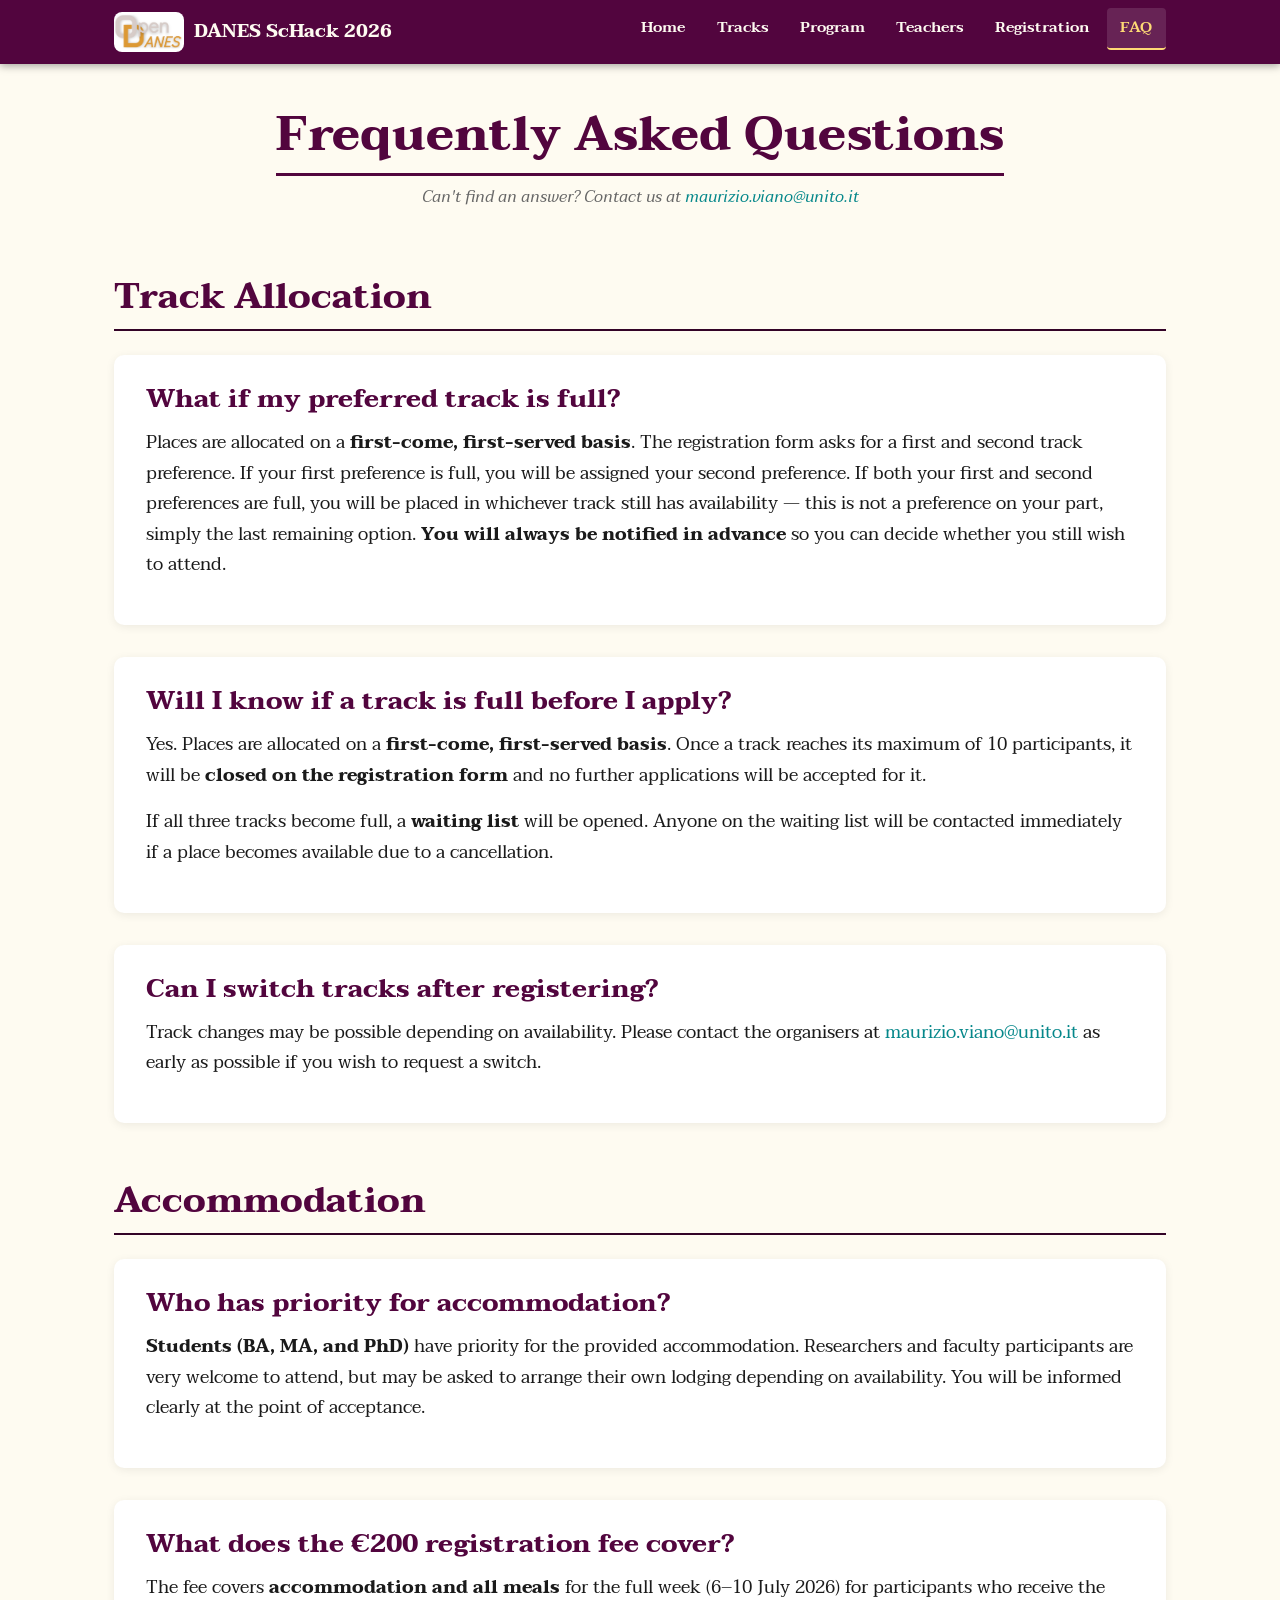
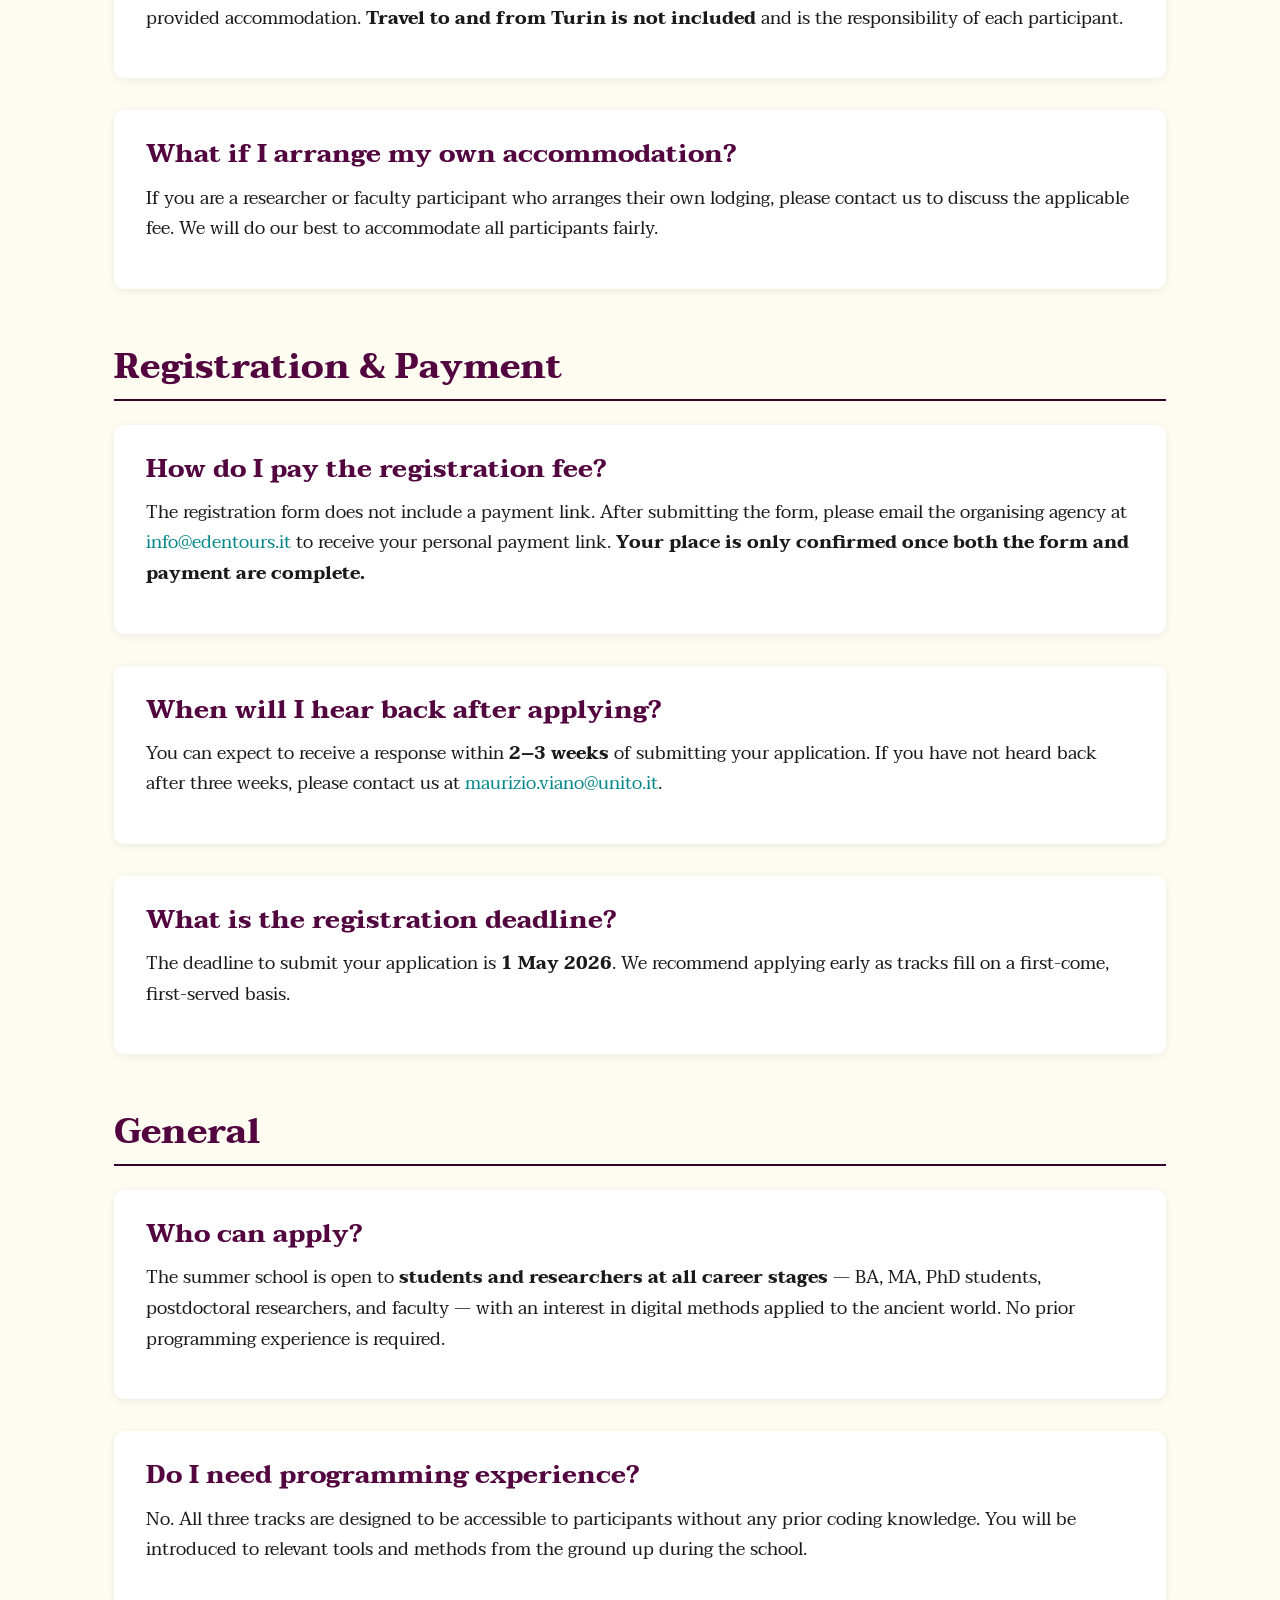
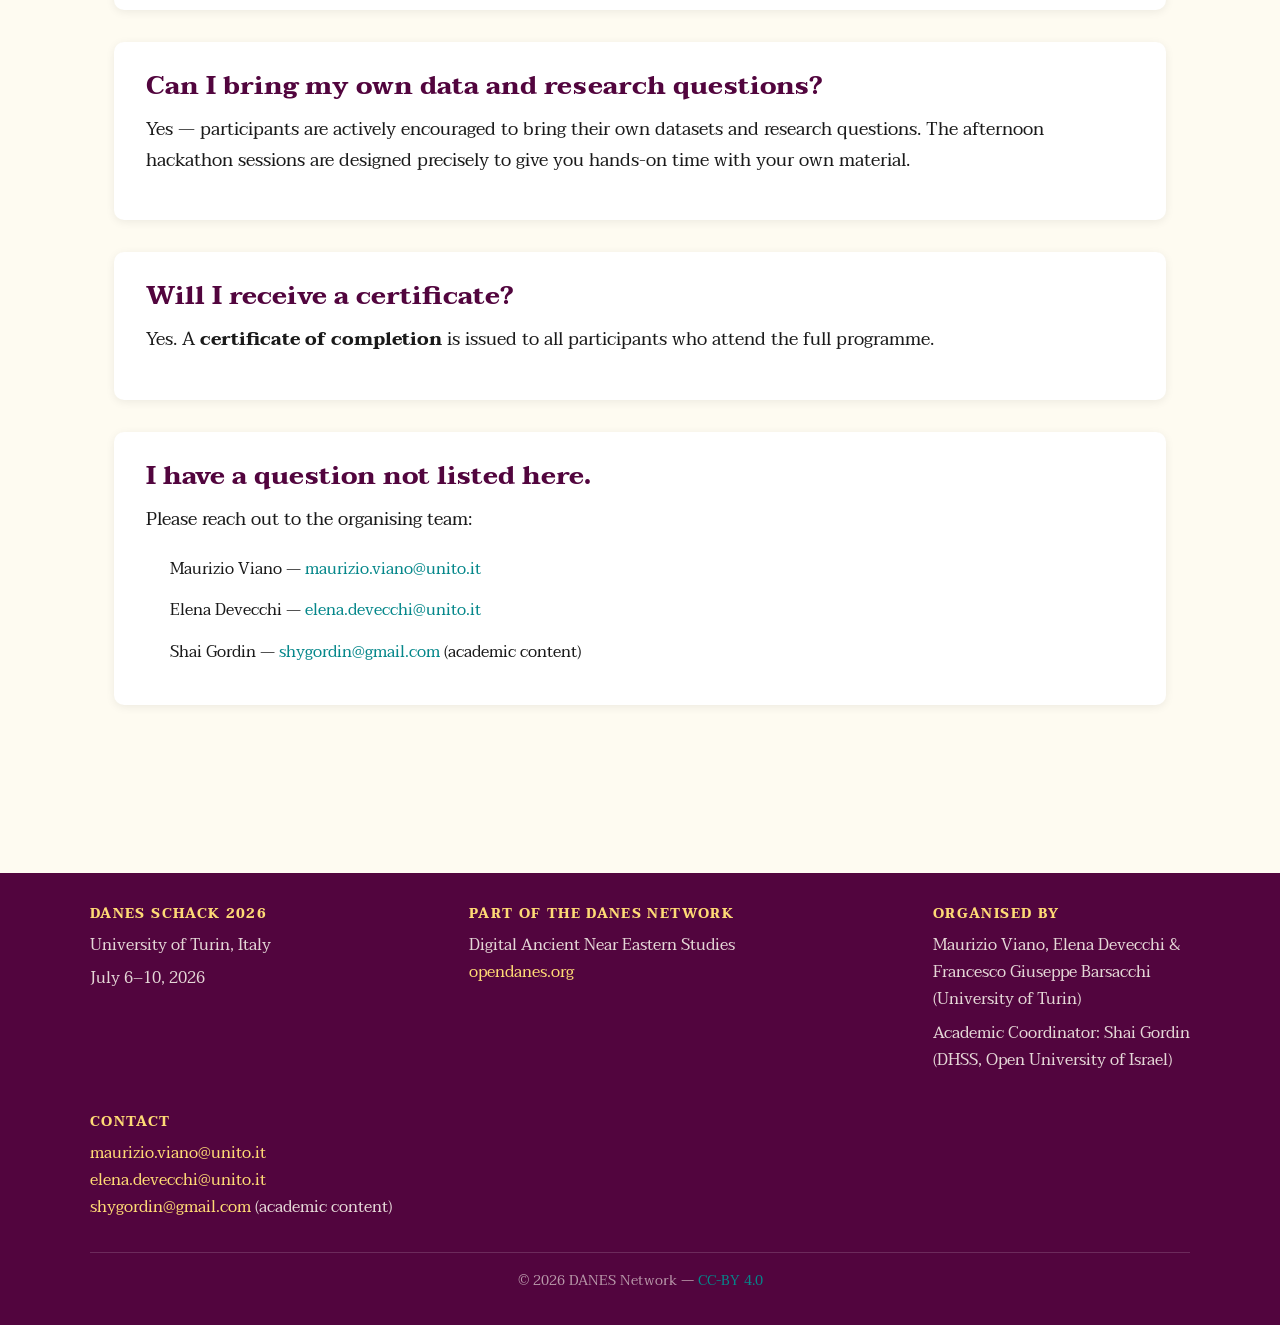
==== faq.html @ 5faf611c "Add FAQ page and update site for open eligibility - New faq.html: track allocation, accommodation, r" ====
<!DOCTYPE html>
<html lang="en">
<head>
  <meta charset="UTF-8">
  <meta name="viewport" content="width=device-width, initial-scale=1.0">
  <title>FAQ | DANES ScHack 2026</title>
  <link rel="stylesheet" href="styles.css">
  <link rel="icon" href="images/favicon/ScHack_logo_brown_gradient1.png">
  <link href="https://fonts.googleapis.com/css2?family=Taviraj:ital,wght@0,400;0,600;0,700;1,400&family=Source+Code+Pro:wght@400;600&display=swap" rel="stylesheet">
</head>
<body>

  <!-- Navigation -->
  <header class="site-header">
    <nav class="nav-inner" role="navigation" aria-label="Main navigation">
      <a href="index.html" class="nav-brand">
        <img src="images/DANES_ScHack_OD.jpg" alt="DANES" class="nav-brand-logo"
             onerror="this.style.display='none'">
        DANES ScHack 2026
      </a>
      <button class="nav-toggle-btn" aria-label="Toggle navigation" aria-expanded="false"
              onclick="toggleNav(this)">&#9776;</button>
      <ul class="nav-links" id="nav-links">
        <li><a href="index.html">Home</a></li>
        <li><a href="tracks.html">Tracks</a></li>
        <li><a href="program.html">Program</a></li>
        <li><a href="teachers.html">Teachers</a></li>
        <li><a href="registration.html">Registration</a></li>
        <li><a href="faq.html" class="active">FAQ</a></li>
      </ul>
    </nav>
  </header>

  <!-- Page title -->
  <div class="page-title">
    <h1>Frequently Asked Questions</h1>
    <p class="text-muted mt-1" style="font-style:italic; font-size:1rem;">
      Can't find an answer? Contact us at
      <a href="mailto:maurizio.viano@unito.it">maurizio.viano@unito.it</a>
    </p>
  </div>

  <main class="page-main">

    <!-- Track Allocation -->
    <section class="section-block" id="tracks">
      <h2>Track Allocation</h2>

      <div class="reg-info">
        <h3>What if my preferred track is full?</h3>
        <p>
          Places are allocated on a <strong>first-come, first-served basis</strong>.
          The registration form asks for a first and second track preference.
          If your first preference is full, you will be assigned your second preference.
          If both your first and second preferences are full, you will be placed in whichever
          track still has availability — this is not a preference on your part, simply the
          last remaining option. <strong>You will always be notified in advance</strong> so
          you can decide whether you still wish to attend.
        </p>
      </div>

      <div class="reg-info">
        <h3>Will I know if a track is full before I apply?</h3>
        <p>
          Yes. Places are allocated on a <strong>first-come, first-served basis</strong>.
          Once a track reaches its maximum of 10 participants, it will be
          <strong>closed on the registration form</strong> and no further applications
          will be accepted for it.
        </p>
        <p>
          If all three tracks become full, a <strong>waiting list</strong> will be opened.
          Anyone on the waiting list will be contacted immediately if a place becomes available
          due to a cancellation.
        </p>
      </div>

      <div class="reg-info">
        <h3>Can I switch tracks after registering?</h3>
        <p>
          Track changes may be possible depending on availability. Please contact the
          organisers at <a href="mailto:maurizio.viano@unito.it">maurizio.viano@unito.it</a>
          as early as possible if you wish to request a switch.
        </p>
      </div>
    </section>

    <!-- Accommodation -->
    <section class="section-block" id="accommodation">
      <h2>Accommodation</h2>

      <div class="reg-info">
        <h3>Who has priority for accommodation?</h3>
        <p>
          <strong>Students (BA, MA, and PhD)</strong> have priority for the provided
          accommodation. Researchers and faculty participants are very welcome to attend,
          but may be asked to arrange their own lodging depending on availability.
          You will be informed clearly at the point of acceptance.
        </p>
      </div>

      <div class="reg-info">
        <h3>What does the €200 registration fee cover?</h3>
        <p>
          The fee covers <strong>accommodation and all meals</strong> for the full week
          (6–10 July 2026) for participants who receive the provided accommodation.
          <strong>Travel to and from Turin is not included</strong> and is the
          responsibility of each participant.
        </p>
      </div>

      <div class="reg-info">
        <h3>What if I arrange my own accommodation?</h3>
        <p>
          If you are a researcher or faculty participant who arranges their own lodging,
          please contact us to discuss the applicable fee. We will do our best to
          accommodate all participants fairly.
        </p>
      </div>
    </section>

    <!-- Registration & Payment -->
    <section class="section-block" id="registration">
      <h2>Registration &amp; Payment</h2>

      <div class="reg-info">
        <h3>How do I pay the registration fee?</h3>
        <p>
          The registration form does not include a payment link. After submitting the form,
          please email the organising agency at
          <a href="mailto:info@edentours.it">info@edentours.it</a> to receive your
          personal payment link. <strong>Your place is only confirmed once both
          the form and payment are complete.</strong>
        </p>
      </div>

      <div class="reg-info">
        <h3>When will I hear back after applying?</h3>
        <p>
          You can expect to receive a response within <strong>2–3 weeks</strong> of
          submitting your application. If you have not heard back after three weeks,
          please contact us at
          <a href="mailto:maurizio.viano@unito.it">maurizio.viano@unito.it</a>.
        </p>
      </div>

      <div class="reg-info">
        <h3>What is the registration deadline?</h3>
        <p>
          The deadline to submit your application is <strong>1 May 2026</strong>.
          We recommend applying early as tracks fill on a first-come, first-served basis.
        </p>
      </div>
    </section>

    <!-- General -->
    <section class="section-block" id="general">
      <h2>General</h2>

      <div class="reg-info">
        <h3>Who can apply?</h3>
        <p>
          The summer school is open to <strong>students and researchers at all career
          stages</strong> — BA, MA, PhD students, postdoctoral researchers, and faculty —
          with an interest in digital methods applied to the ancient world.
          No prior programming experience is required.
        </p>
      </div>

      <div class="reg-info">
        <h3>Do I need programming experience?</h3>
        <p>
          No. All three tracks are designed to be accessible to participants without any
          prior coding knowledge. You will be introduced to relevant tools and methods
          from the ground up during the school.
        </p>
      </div>

      <div class="reg-info">
        <h3>Can I bring my own data and research questions?</h3>
        <p>
          Yes — participants are actively encouraged to bring their own datasets and
          research questions. The afternoon hackathon sessions are designed precisely
          to give you hands-on time with your own material.
        </p>
      </div>

      <div class="reg-info">
        <h3>Will I receive a certificate?</h3>
        <p>
          Yes. A <strong>certificate of completion</strong> is issued to all participants
          who attend the full programme.
        </p>
      </div>

      <div class="reg-info">
        <h3>I have a question not listed here.</h3>
        <p>
          Please reach out to the organising team:
        </p>
        <ul class="contact-list">
          <li>Maurizio Viano &mdash; <a href="mailto:maurizio.viano@unito.it">maurizio.viano@unito.it</a></li>
          <li>Elena Devecchi &mdash; <a href="mailto:elena.devecchi@unito.it">elena.devecchi@unito.it</a></li>
          <li>Shai Gordin &mdash; <a href="mailto:shygordin@gmail.com">shygordin@gmail.com</a> (academic content)</li>
        </ul>
      </div>
    </section>

  </main>

  <!-- Footer -->
  <footer class="site-footer">
    <div class="footer-inner">
      <div class="footer-col">
        <h4>DANES ScHack 2026</h4>
        <address>
          <p>University of Turin, Italy</p>
          <p>July 6–10, 2026</p>
        </address>
      </div>
      <div class="footer-col">
        <h4>Part of the DANES Network</h4>
        <p>Digital Ancient Near Eastern Studies<br>
           <a href="https://opendanes.org" target="_blank" rel="noopener">opendanes.org</a></p>
      </div>
      <div class="footer-col">
        <h4>Organised by</h4>
        <p>Maurizio Viano, Elena Devecchi &amp;<br>Francesco Giuseppe Barsacchi<br>(University of Turin)</p>
        <p>Academic Coordinator: Shai Gordin<br>(DHSS, Open University of Israel)</p>
      </div>
      <div class="footer-col">
        <h4>Contact</h4>
        <p>
          <a href="mailto:maurizio.viano@unito.it">maurizio.viano@unito.it</a><br>
          <a href="mailto:elena.devecchi@unito.it">elena.devecchi@unito.it</a><br>
          <a href="mailto:shygordin@gmail.com">shygordin@gmail.com</a> (academic content)
        </p>
      </div>
    </div>
    <div class="footer-bottom">
      &copy; 2026 DANES Network &mdash; <a href="https://creativecommons.org/licenses/by/4.0/" target="_blank" rel="noopener">CC-BY 4.0</a>
    </div>
  </footer>

  <script>
    function toggleNav(btn) {
      var links = document.getElementById('nav-links');
      var open = links.classList.toggle('open');
      btn.setAttribute('aria-expanded', open ? 'true' : 'false');
      btn.innerHTML = open ? '&times;' : '&#9776;';
    }
  </script>

</body>
</html>
---- styles.css ----
/* ============================================================
   DANES ScHack 2026 — styles.css
   Colour palette extracted from OpenDANES (opendanes.org)
     Source: https://github.com/DigitalPasts/openDANES/_sass/_variables.scss
   Layout inspired by AI4AS 2026 (ai4asconference.github.io)
   ============================================================ */

/* 1. CSS custom properties (values from OpenDANES _variables.scss)
   ---------------------------------------------------------------- */
:root {
  /* Primary — deep purple (nav, footer, accents) */
  --primary:              #52053E;
  --primary-dark:         #330327;
  --primary-light:        #67074e;

  /* Secondary — neutral warm tones */
  --secondary:            #d7ccc8;
  --secondary-dark:       #b6af9d;
  --secondary-light:      #ece7e6;

  /* Fourth — teal (links, Track 1 accent) */
  --teal:                 #05878a;
  --teal-dark:            #074e67;

  /* Contrast — yellow (hover highlights) */
  --contrast:             #feda75;
  --contrast-secondary:   #e3ad5b;
  --contrast-dark:        #9a6b23;

  /* Background */
  --bg:                   #FEFBF1;

  /* Typography */
  --font-main:            'Taviraj', serif;
  --font-code:            'Source Code Pro', monospace;
  --font-size:            18px;
  --font-size-sm:         16px;
  --font-size-xs:         14px;

  /* Track accent colours */
  --track1:               #05878a;   /* teal  — Ancient Language Processing */
  --track2:               #c9543b;   /* terracotta — Computer Vision */
  --track3:               #9a6b23;   /* warm brown — Network Analysis */

  /* Layout */
  --card-radius:          10px;
  --max-content:          1100px;
}

/* 2. Reset & base
   ---------------------------------------------------------------- */
*, *::before, *::after {
  box-sizing: border-box;
  margin: 0;
  padding: 0;
}

html {
  scroll-behavior: smooth;
}

body {
  background-color: var(--bg);
  font-family: var(--font-main);
  font-size: var(--font-size);
  color: #1a1a1a;
  overflow-x: hidden;
  line-height: 1.7;
}

::-webkit-scrollbar { width: 4px; }
::-webkit-scrollbar-track { background: var(--bg); }
::-webkit-scrollbar-thumb { background: var(--primary); border-radius: 5px; }
::-webkit-scrollbar-thumb:hover { background: var(--primary-light); }

/* 3. Typography
   ---------------------------------------------------------------- */
h1, h2, h3, h4, h5, h6 {
  font-family: var(--font-main);
  line-height: 1.3;
}

h1 { font-size: clamp(1.8rem, 4vw, 3rem); }
h2 { font-size: clamp(1.4rem, 2.8vw, 2.2rem); }
h3 { font-size: clamp(1.15rem, 2vw, 1.6rem); }
h4 { font-size: clamp(1rem, 1.7vw, 1.3rem); }

a {
  color: var(--teal);
  text-decoration: none;
  transition: color 0.25s ease;
}
a:hover { color: var(--contrast-dark); }

p { margin-bottom: 1rem; }

ul, ol {
  padding-left: 1.5rem;
  margin-bottom: 1rem;
}

li { margin-bottom: 0.35rem; }

strong { font-weight: 700; }
em { font-style: italic; }

/* 4. Navigation
   ---------------------------------------------------------------- */
.site-header {
  background-color: var(--primary);
  position: sticky;
  top: 0;
  z-index: 1000;
  width: 100%;
  box-shadow: 0 2px 8px rgba(0,0,0,0.35);
}

.nav-inner {
  max-width: var(--max-content);
  margin: 0 auto;
  padding: 0 1.5rem;
  display: flex;
  align-items: center;
  justify-content: space-between;
  height: 64px;
}

.nav-brand {
  display: flex;
  align-items: center;
  gap: 0.6rem;
  text-decoration: none;
  color: var(--bg);
  font-size: 1.15rem;
  font-weight: 700;
  transition: color 0.25s;
  flex-shrink: 0;
}
.nav-brand:hover { color: var(--contrast); }

.nav-brand-logo {
  height: 40px;
  width: auto;
  display: block;
  border-radius: 8px;
}

.nav-links {
  list-style: none;
  display: flex;
  gap: 0.25rem;
  margin: 0;
  padding: 0;
}

.nav-links li a {
  display: block;
  padding: 0.45rem 0.85rem;
  color: var(--bg);
  font-size: 0.95rem;
  font-weight: 600;
  border-radius: 4px;
  transition: background-color 0.25s, color 0.25s;
  text-decoration: none;
}
.nav-links li a:hover,
.nav-links li a.active {
  background-color: rgba(255,255,255,0.12);
  color: var(--contrast);
}
.nav-links li a.active {
  border-bottom: 2px solid var(--contrast);
}

.nav-toggle-btn {
  display: none;
  background: none;
  border: none;
  cursor: pointer;
  color: var(--bg);
  font-size: 1.8rem;
  line-height: 1;
  padding: 0.25rem;
  transition: color 0.25s;
}
.nav-toggle-btn:hover { color: var(--contrast); }

/* 5. Hero section
   ---------------------------------------------------------------- */
.hero {
  background: linear-gradient(rgba(51,3,39,0.72), rgba(26,3,16,0.82)),
              url('images/hero-bg.jpg') center/cover no-repeat;
  color: var(--bg);
  text-align: center;
  padding: 5rem 1.5rem 4rem;
  position: relative;
}

.hero::after {
  content: '';
  position: absolute;
  bottom: 0; left: 0; right: 0;
  height: 6px;
  background: linear-gradient(90deg, var(--track1), var(--track2), var(--track3));
}

.hero h1 {
  color: var(--bg);
  margin-bottom: 0.6rem;
  text-shadow: 0 2px 8px rgba(0,0,0,0.4);
}

.hero .hero-sub {
  font-size: clamp(1rem, 2.2vw, 1.4rem);
  color: var(--contrast);
  margin-bottom: 1.8rem;
  font-style: italic;
}

.hero-facts {
  display: flex;
  flex-wrap: wrap;
  justify-content: center;
  gap: 0.6rem 1.5rem;
  margin-bottom: 2.2rem;
  font-size: 0.95rem;
  color: var(--secondary-light);
}

.hero-facts span {
  background: rgba(255,255,255,0.1);
  padding: 0.3rem 0.9rem;
  border-radius: 20px;
  border: 1px solid rgba(255,255,255,0.2);
}

.hero-ctas {
  display: flex;
  flex-wrap: wrap;
  gap: 1rem;
  justify-content: center;
}

/* 6. Buttons
   ---------------------------------------------------------------- */
.btn {
  display: inline-block;
  padding: 0.75rem 1.8rem;
  border-radius: 5px;
  font-family: var(--font-main);
  font-size: 1rem;
  font-weight: 700;
  cursor: pointer;
  transition: background-color 0.25s, color 0.25s, transform 0.15s;
  text-decoration: none;
  border: 2px solid transparent;
}
.btn:hover { transform: translateY(-2px); }

.btn-primary {
  background-color: var(--teal);
  color: #fff;
  border-color: var(--teal);
}
.btn-primary:hover { background-color: var(--teal-dark); border-color: var(--teal-dark); color: #fff; }

.btn-secondary {
  background-color: transparent;
  color: var(--bg);
  border-color: var(--bg);
}
.btn-secondary:hover { background-color: var(--bg); color: var(--primary); }

.btn-outline {
  background-color: transparent;
  color: var(--teal);
  border-color: var(--teal);
}
.btn-outline:hover { background-color: var(--teal); color: #fff; }

.btn-gold {
  background-color: var(--contrast);
  color: var(--primary-dark);
  border-color: var(--contrast);
  font-weight: 700;
}
.btn-gold:hover {
  background-color: var(--contrast-secondary);
  border-color: var(--contrast-secondary);
  color: var(--primary-dark);
}

/* 7. Section / page layout
   ---------------------------------------------------------------- */
.page-main {
  max-width: var(--max-content);
  margin: 0 auto;
  padding: 2.5rem 1.5rem 4rem;
}

.section-block {
  margin-bottom: 3.5rem;
}

.section-block h2 {
  color: var(--primary);
  border-bottom: 2px solid var(--primary-dark);
  padding-bottom: 0.5rem;
  margin-bottom: 1.5rem;
}

.section-block h3 {
  color: var(--primary);
  margin-bottom: 0.75rem;
}

.page-title {
  color: var(--primary);
  text-align: center;
  padding: 2.5rem 1.5rem 0.5rem;
  max-width: var(--max-content);
  margin: 0 auto;
}

.page-title h1 {
  border-bottom: 3px solid var(--primary);
  display: inline-block;
  padding-bottom: 0.4rem;
}

/* 8. Track cards (index.html + tracks.html)
   ---------------------------------------------------------------- */
.tracks-grid {
  display: grid;
  grid-template-columns: repeat(auto-fit, minmax(280px, 1fr));
  gap: 1.5rem;
  margin-top: 1rem;
}

.track-card {
  background: #fff;
  border-radius: var(--card-radius);
  border-top: 5px solid var(--primary);
  padding: 1.5rem;
  box-shadow: 0 2px 12px rgba(0,0,0,0.08);
  transition: box-shadow 0.25s, transform 0.2s;
}
.track-card:hover {
  box-shadow: 0 6px 24px rgba(0,0,0,0.13);
  transform: translateY(-3px);
}

.track-card.t1 { border-top-color: var(--track1); }
.track-card.t2 { border-top-color: var(--track2); }
.track-card.t3 { border-top-color: var(--track3); }

.track-badge {
  display: inline-block;
  font-size: 0.7rem;
  font-weight: 700;
  letter-spacing: 0.08em;
  text-transform: uppercase;
  padding: 0.25rem 0.7rem;
  border-radius: 3px;
  margin-bottom: 0.75rem;
  color: #fff;
}
.t1 .track-badge { background-color: var(--track1); }
.t2 .track-badge { background-color: var(--track2); }
.t3 .track-badge { background-color: var(--track3); }

.track-card h3 {
  font-size: 1.1rem;
  margin-bottom: 0.4rem;
}
.t1 .track-card-title, .t1 h3 { color: var(--track1) !important; }
.t2 .track-card-title, .t2 h3 { color: var(--track2) !important; }
.t3 .track-card-title, .t3 h3 { color: var(--track3) !important; }

.track-card .track-focus {
  font-style: italic;
  font-size: var(--font-size-sm);
  color: #555;
  margin-bottom: 0.75rem;
}

.track-card p {
  font-size: var(--font-size-sm);
  color: #333;
  margin-bottom: 1rem;
}

/* Full track sections on tracks.html */
.track-section {
  background: #fff;
  border-radius: var(--card-radius);
  border-left: 6px solid var(--primary);
  padding: 2rem 2rem 1.5rem;
  margin-bottom: 2.5rem;
  box-shadow: 0 2px 12px rgba(0,0,0,0.07);
}
.track-section.t1 { border-left-color: var(--track1); }
.track-section.t2 { border-left-color: var(--track2); }
.track-section.t3 { border-left-color: var(--track3); }

.track-section .track-number {
  font-size: 0.75rem;
  font-weight: 700;
  letter-spacing: 0.1em;
  text-transform: uppercase;
  margin-bottom: 0.3rem;
}
.t1 .track-number { color: var(--track1); }
.t2 .track-number { color: var(--track2); }
.t3 .track-number { color: var(--track3); }

.track-section h2 {
  border: none;
  margin-bottom: 0.3rem;
  padding-bottom: 0;
}
.t1 .track-section h2, .track-section.t1 h2 { color: var(--track1); }
.t2 .track-section h2, .track-section.t2 h2 { color: var(--track2); }
.t3 .track-section h2, .track-section.t3 h2 { color: var(--track3); }

.track-focus-line {
  font-style: italic;
  color: #555;
  margin-bottom: 1.2rem;
  font-size: var(--font-size-sm);
}

.hackathon-callout {
  background: rgba(0,0,0,0.04);
  border-left: 4px solid var(--contrast-secondary);
  border-radius: 0 6px 6px 0;
  padding: 0.85rem 1.2rem;
  margin: 1.2rem 0;
  font-size: var(--font-size-sm);
}
.hackathon-callout strong { color: var(--primary); }

.teachers-mini {
  font-size: var(--font-size-sm);
  color: #444;
  margin-top: 1rem;
  padding-top: 0.75rem;
  border-top: 1px solid var(--secondary);
}

.teachers-mini strong { color: var(--primary); }

/* 9. Teacher cards
   ---------------------------------------------------------------- */
.teachers-grid {
  display: grid;
  grid-template-columns: repeat(auto-fill, minmax(260px, 1fr));
  gap: 1.25rem;
  margin-top: 1rem;
}

.teacher-card {
  background: #fff;
  border-radius: var(--card-radius);
  padding: 1.25rem 1.4rem;
  box-shadow: 0 2px 10px rgba(0,0,0,0.08);
  border-top: 4px solid var(--secondary);
}
.teacher-card.t1 { border-top-color: var(--track1); }
.teacher-card.t2 { border-top-color: var(--track2); }
.teacher-card.t3 { border-top-color: var(--track3); }

.teacher-card .teacher-name {
  font-weight: 700;
  font-size: 1.05rem;
  color: var(--primary);
  margin-bottom: 0.2rem;
}

.teacher-card .teacher-rank {
  font-style: italic;
  font-size: var(--font-size-sm);
  color: #555;
  margin-bottom: 0.2rem;
}

.teacher-card .teacher-affil {
  font-size: var(--font-size-sm);
  color: #333;
  margin-bottom: 0.4rem;
}

.teacher-card .teacher-expertise {
  font-size: var(--font-size-xs);
  color: #666;
  border-top: 1px solid var(--secondary);
  padding-top: 0.5rem;
  margin-top: 0.4rem;
}

/* 10. Schedule table
    ---------------------------------------------------------------- */
.schedule-day {
  margin-bottom: 3rem;
}

.schedule-day h2 {
  color: var(--primary);
  background: var(--bg);
  border-bottom: 2px solid var(--primary);
  padding-bottom: 0.4rem;
  margin-bottom: 1.2rem;
}

.schedule-table {
  width: 100%;
  border-collapse: collapse;
  font-size: var(--font-size-sm);
  box-shadow: 0 2px 10px rgba(0,0,0,0.06);
  border-radius: var(--card-radius);
  overflow: hidden;
}

.schedule-table thead th {
  background-color: var(--primary);
  color: var(--bg);
  padding: 0.75rem 1rem;
  text-align: left;
  font-weight: 700;
}
.schedule-table thead th.th-time { width: 130px; }
.schedule-table thead th.th-t1 { color: #a8e6e8; }
.schedule-table thead th.th-t2 { color: #f4b8ab; }
.schedule-table thead th.th-t3 { color: #d4b483; }

.schedule-table tbody tr:nth-child(even) { background-color: rgba(254,251,241,0.7); }
.schedule-table tbody tr:nth-child(odd) { background-color: #fff; }
.schedule-table tbody tr.lunch-row { background-color: var(--secondary-light); }

.schedule-table td {
  padding: 0.85rem 1rem;
  vertical-align: top;
  border-bottom: 1px solid var(--secondary);
}

.schedule-table td.time-cell {
  font-weight: 700;
  color: var(--primary);
  white-space: nowrap;
  font-size: var(--font-size-xs);
}

.schedule-table td.lunch-cell {
  text-align: center;
  font-style: italic;
  color: #666;
  font-size: var(--font-size-sm);
}

.schedule-table tbody tr.evening-row { background-color: rgba(82,5,62,0.06); }
.schedule-table td.evening-cell {
  text-align: center;
  font-style: italic;
  color: #444;
  font-size: var(--font-size-sm);
  font-weight: 500;
}

.session-label {
  display: inline-block;
  font-size: 0.65rem;
  font-weight: 700;
  text-transform: uppercase;
  letter-spacing: 0.07em;
  padding: 0.15rem 0.5rem;
  border-radius: 3px;
  margin-bottom: 0.35rem;
  color: #fff;
}
.label-t1 { background-color: var(--track1); }
.label-t2 { background-color: var(--track2); }
.label-t3 { background-color: var(--track3); }

.session-theme {
  font-weight: 700;
  margin-bottom: 0.25rem;
  font-size: 0.9rem;
}

.session-detail {
  font-size: var(--font-size-xs);
  color: #555;
}

.placeholder-cell {
  font-style: italic;
  color: #999;
  font-size: var(--font-size-xs);
}

/* 11. Practical info strip
    ---------------------------------------------------------------- */
.info-strip {
  display: grid;
  grid-template-columns: repeat(auto-fit, minmax(200px, 1fr));
  gap: 1rem;
  background: var(--primary);
  color: var(--bg);
  border-radius: var(--card-radius);
  padding: 1.5rem 2rem;
  margin: 2rem 0;
}

.info-strip-item {
  display: flex;
  flex-direction: column;
  gap: 0.25rem;
}

.info-strip-item .info-label {
  font-size: var(--font-size-xs);
  text-transform: uppercase;
  letter-spacing: 0.08em;
  color: var(--contrast);
  font-weight: 700;
}

.info-strip-item .info-value {
  font-size: 1rem;
  font-weight: 600;
}

/* 12. Organisers row
    ---------------------------------------------------------------- */
.organisers-row {
  display: flex;
  flex-wrap: wrap;
  align-items: center;
  justify-content: center;
  gap: 2rem;
  padding: 1.5rem 1rem;
  border-top: 1px solid var(--secondary);
  margin-top: 2rem;
}

.org-logo img {
  height: 120px;
  width: auto;
  max-width: min(240px, 80vw);
  object-fit: contain;
  opacity: 0.9;
  transition: opacity 0.2s;
}
.org-logo img:hover { opacity: 1; }
.org-logo-placeholder {
  font-size: var(--font-size-sm);
  color: #888;
  font-style: italic;
}

/* 13. Registration page
    ---------------------------------------------------------------- */
.reg-info {
  background: #fff;
  border-radius: var(--card-radius);
  padding: 1.75rem 2rem;
  margin-bottom: 2rem;
  box-shadow: 0 2px 10px rgba(0,0,0,0.07);
}

.reg-info h2 {
  color: var(--primary);
  border-bottom: 2px solid var(--primary-dark);
  padding-bottom: 0.4rem;
  margin-bottom: 1rem;
}

.reg-info ul { margin-left: 1.5rem; }
.reg-info ul li { margin-bottom: 0.4rem; font-size: var(--font-size-sm); }

.contact-list {
  list-style: none;
  padding: 0;
  margin: 0.75rem 0 0;
}
.contact-list li {
  padding: 0.25rem 0;
  font-size: var(--font-size-sm);
}

.form-wrapper {
  background: #fff;
  border-radius: var(--card-radius);
  padding: 1.5rem;
  box-shadow: 0 2px 10px rgba(0,0,0,0.07);
  overflow: hidden;
}

.form-wrapper iframe {
  display: block;
  width: 100%;
  border: none;
}

/* 14. Footer
    ---------------------------------------------------------------- */
.site-footer {
  background-color: var(--primary);
  color: var(--bg);
  padding: 2rem 1.5rem;
  margin-top: 3rem;
  font-family: var(--font-main);
  font-size: var(--font-size-sm);
}

.footer-inner {
  max-width: var(--max-content);
  margin: 0 auto;
  display: flex;
  flex-wrap: wrap;
  gap: 2rem;
  justify-content: space-between;
}

.footer-col h4 {
  color: var(--contrast);
  font-size: 0.85rem;
  text-transform: uppercase;
  letter-spacing: 0.1em;
  margin-bottom: 0.6rem;
}

.footer-col p, .footer-col address {
  font-style: normal;
  line-height: 1.7;
  color: rgba(254,251,241,0.85);
  font-size: var(--font-size-sm);
  margin-bottom: 0.4rem;
}

.footer-col a {
  color: var(--contrast);
  text-decoration: none;
  transition: color 0.2s;
}
.footer-col a:hover { color: var(--bg); }

.footer-bottom {
  max-width: var(--max-content);
  margin: 1.5rem auto 0;
  padding-top: 1rem;
  border-top: 1px solid rgba(255,255,255,0.15);
  text-align: center;
  font-size: var(--font-size-xs);
  color: rgba(254,251,241,0.6);
}

/* 15. Utilities
    ---------------------------------------------------------------- */
.text-center { text-align: center; }
.text-muted { color: #666; }
.mt-1 { margin-top: 0.5rem; }
.mt-2 { margin-top: 1rem; }
.mt-3 { margin-top: 1.5rem; }
.mb-2 { margin-bottom: 1rem; }
.mb-3 { margin-bottom: 1.5rem; }

.warning-note {
  background: rgba(239,156,3,0.12);
  border-left: 4px solid #ef9c03;
  padding: 0.75rem 1rem;
  border-radius: 0 6px 6px 0;
  font-size: var(--font-size-sm);
  margin: 1rem 0;
}

/* 16. Responsive (≤768px)
    ---------------------------------------------------------------- */
@media (max-width: 768px) {
  .nav-toggle-btn { display: block; }

  .nav-links {
    display: none;
    flex-direction: column;
    width: 100%;
    position: absolute;
    top: 64px;
    left: 0;
    background-color: var(--primary-dark);
    box-shadow: 0 6px 16px rgba(0,0,0,0.4);
    padding: 0.5rem 0 1rem;
  }

  .nav-links.open { display: flex; }

  .nav-links li a {
    padding: 0.75rem 1.5rem;
    font-size: 1rem;
    border-radius: 0;
    border-bottom: none;
  }
  .nav-links li a.active {
    border-bottom: none;
    border-left: 4px solid var(--contrast);
  }

  .hero { padding: 3.5rem 1rem 3rem; }

  .info-strip { padding: 1.25rem 1rem; }

  .schedule-table { font-size: var(--font-size-xs); }
  .schedule-table td, .schedule-table th { padding: 0.6rem 0.5rem; }
  .schedule-table thead th.th-time { width: 80px; }

  .track-section { padding: 1.25rem 1.25rem 1rem; }

  .footer-inner { flex-direction: column; gap: 1.5rem; }

  .form-wrapper { padding: 0.75rem; }
}

@media (max-width: 480px) {
  .schedule-table, .schedule-table thead, .schedule-table tbody,
  .schedule-table th, .schedule-table td, .schedule-table tr {
    display: block;
  }
  .schedule-table thead { display: none; }
  .schedule-table tr { margin-bottom: 1rem; border: 1px solid var(--secondary); border-radius: 6px; overflow: hidden; }
  .schedule-table td { border-bottom: 1px solid var(--secondary-light); }
  .schedule-table td.time-cell::before { content: 'Time: '; }

  .teachers-grid { grid-template-columns: 1fr; }
  .tracks-grid { grid-template-columns: 1fr; }

  .org-logo img { height: 80px; }
  .organisers-row { gap: 1rem; }
}
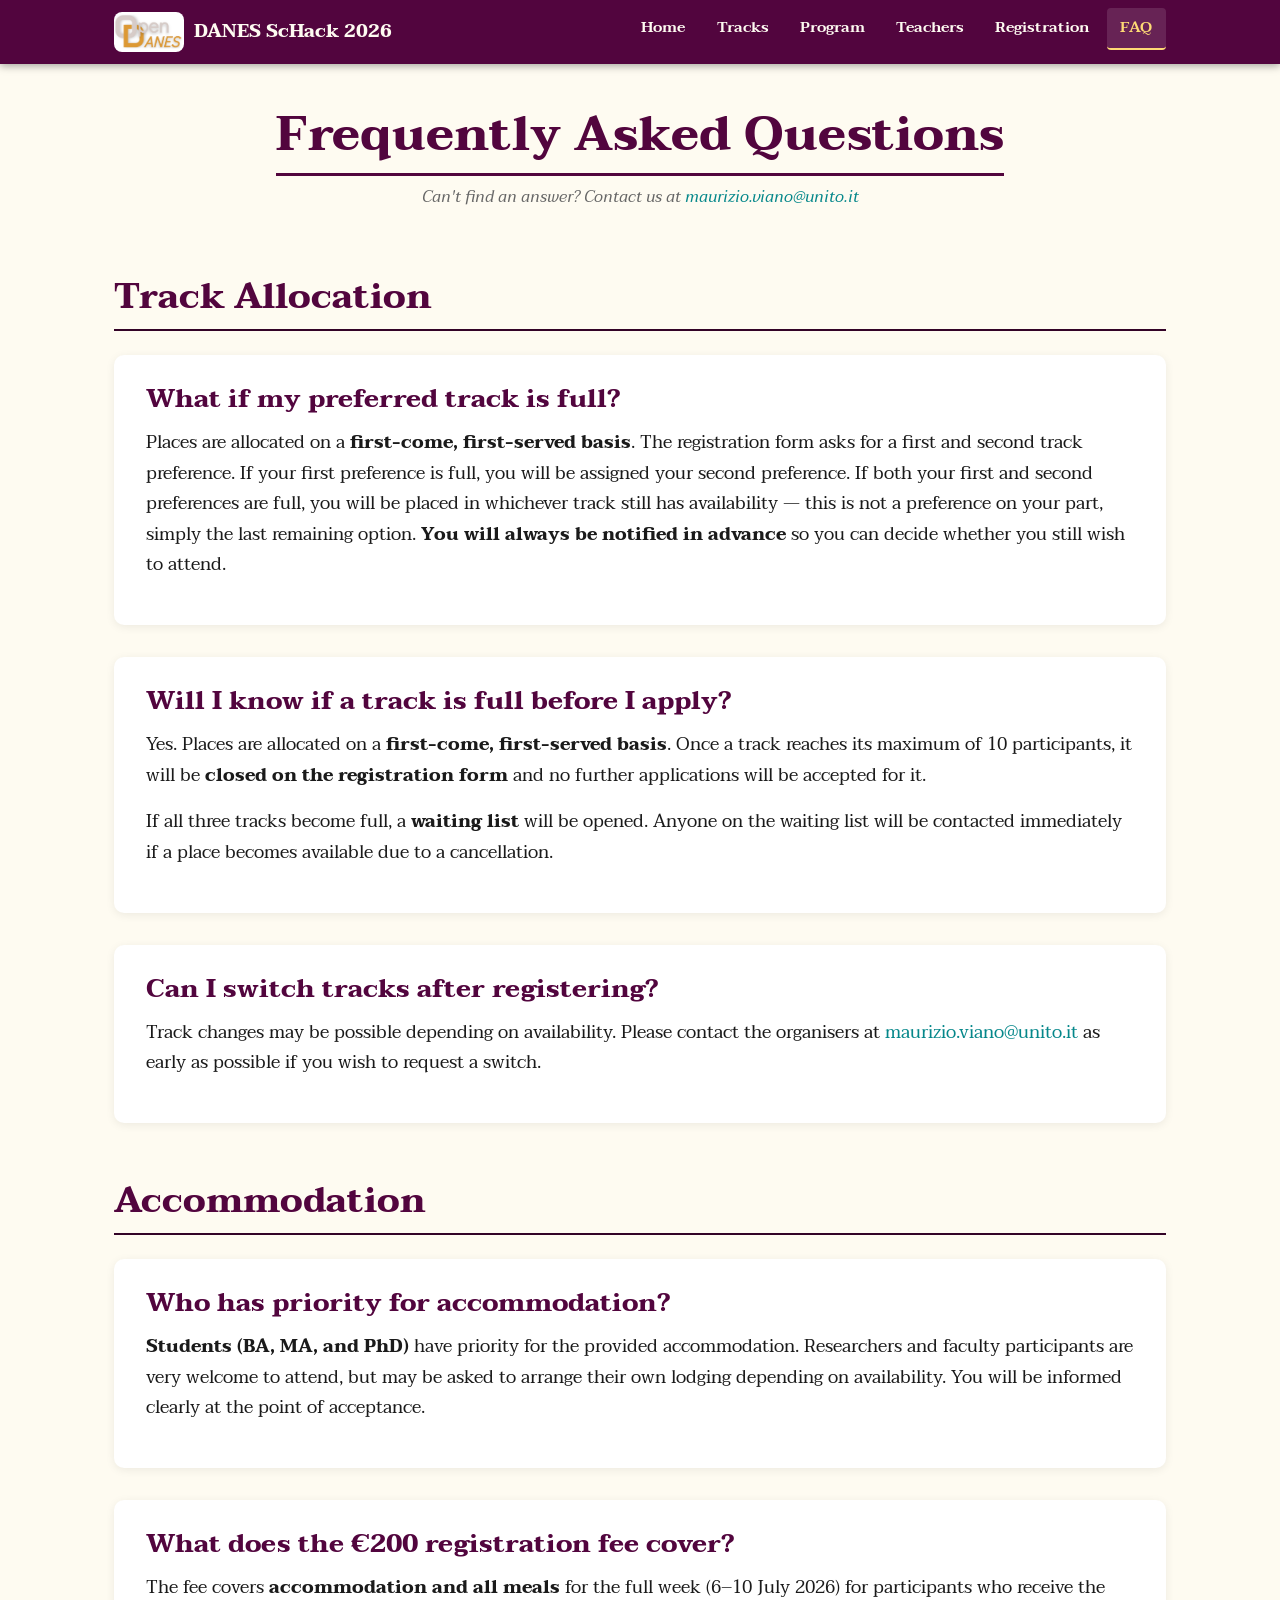
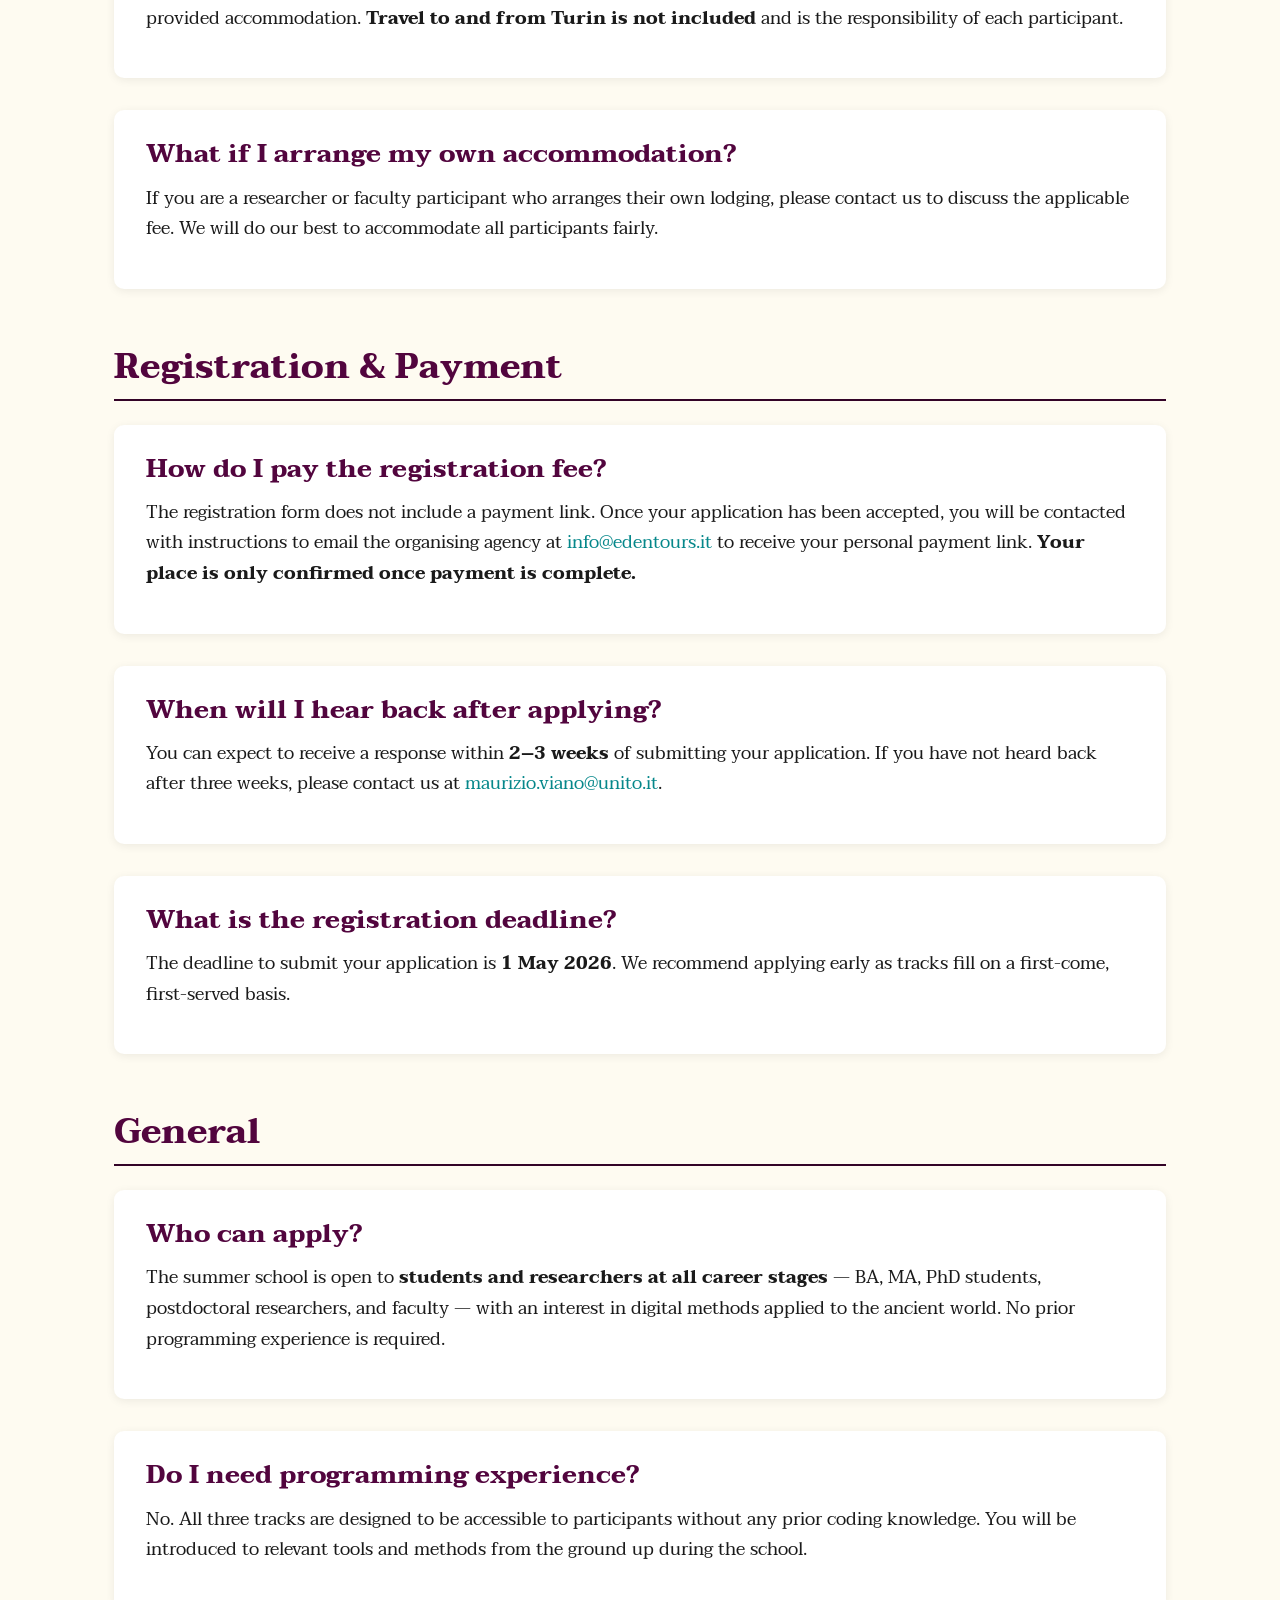
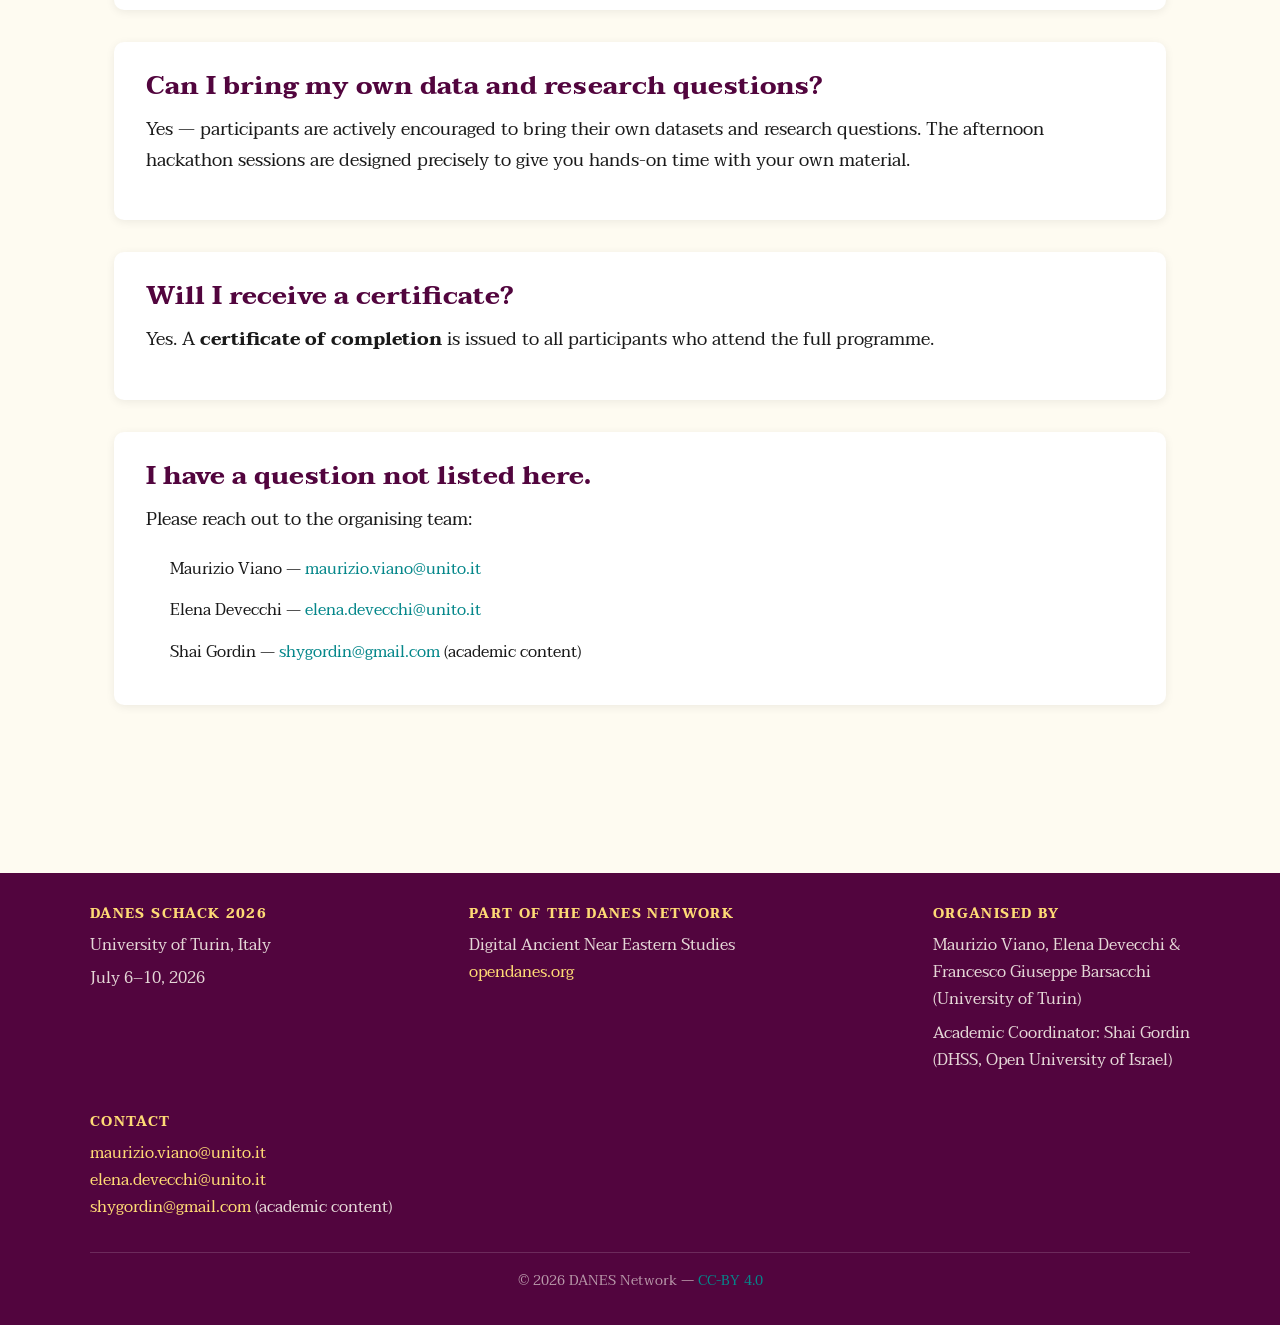
==== commit 3c024cee: "Clarify payment link is sent after acceptance, not after form submission Co-Authored-By: Claude Sonn" ====
--- a/faq.html
+++ b/faq.html
@@ -125,11 +125,12 @@
       <div class="reg-info">
         <h3>How do I pay the registration fee?</h3>
         <p>
-          The registration form does not include a payment link. After submitting the form,
-          please email the organising agency at
+          The registration form does not include a payment link. Once your application
+          has been accepted, you will be contacted with instructions to email the
+          organising agency at
           <a href="mailto:info@edentours.it">info@edentours.it</a> to receive your
-          personal payment link. <strong>Your place is only confirmed once both
-          the form and payment are complete.</strong>
+          personal payment link. <strong>Your place is only confirmed once payment
+          is complete.</strong>
         </p>
       </div>
 
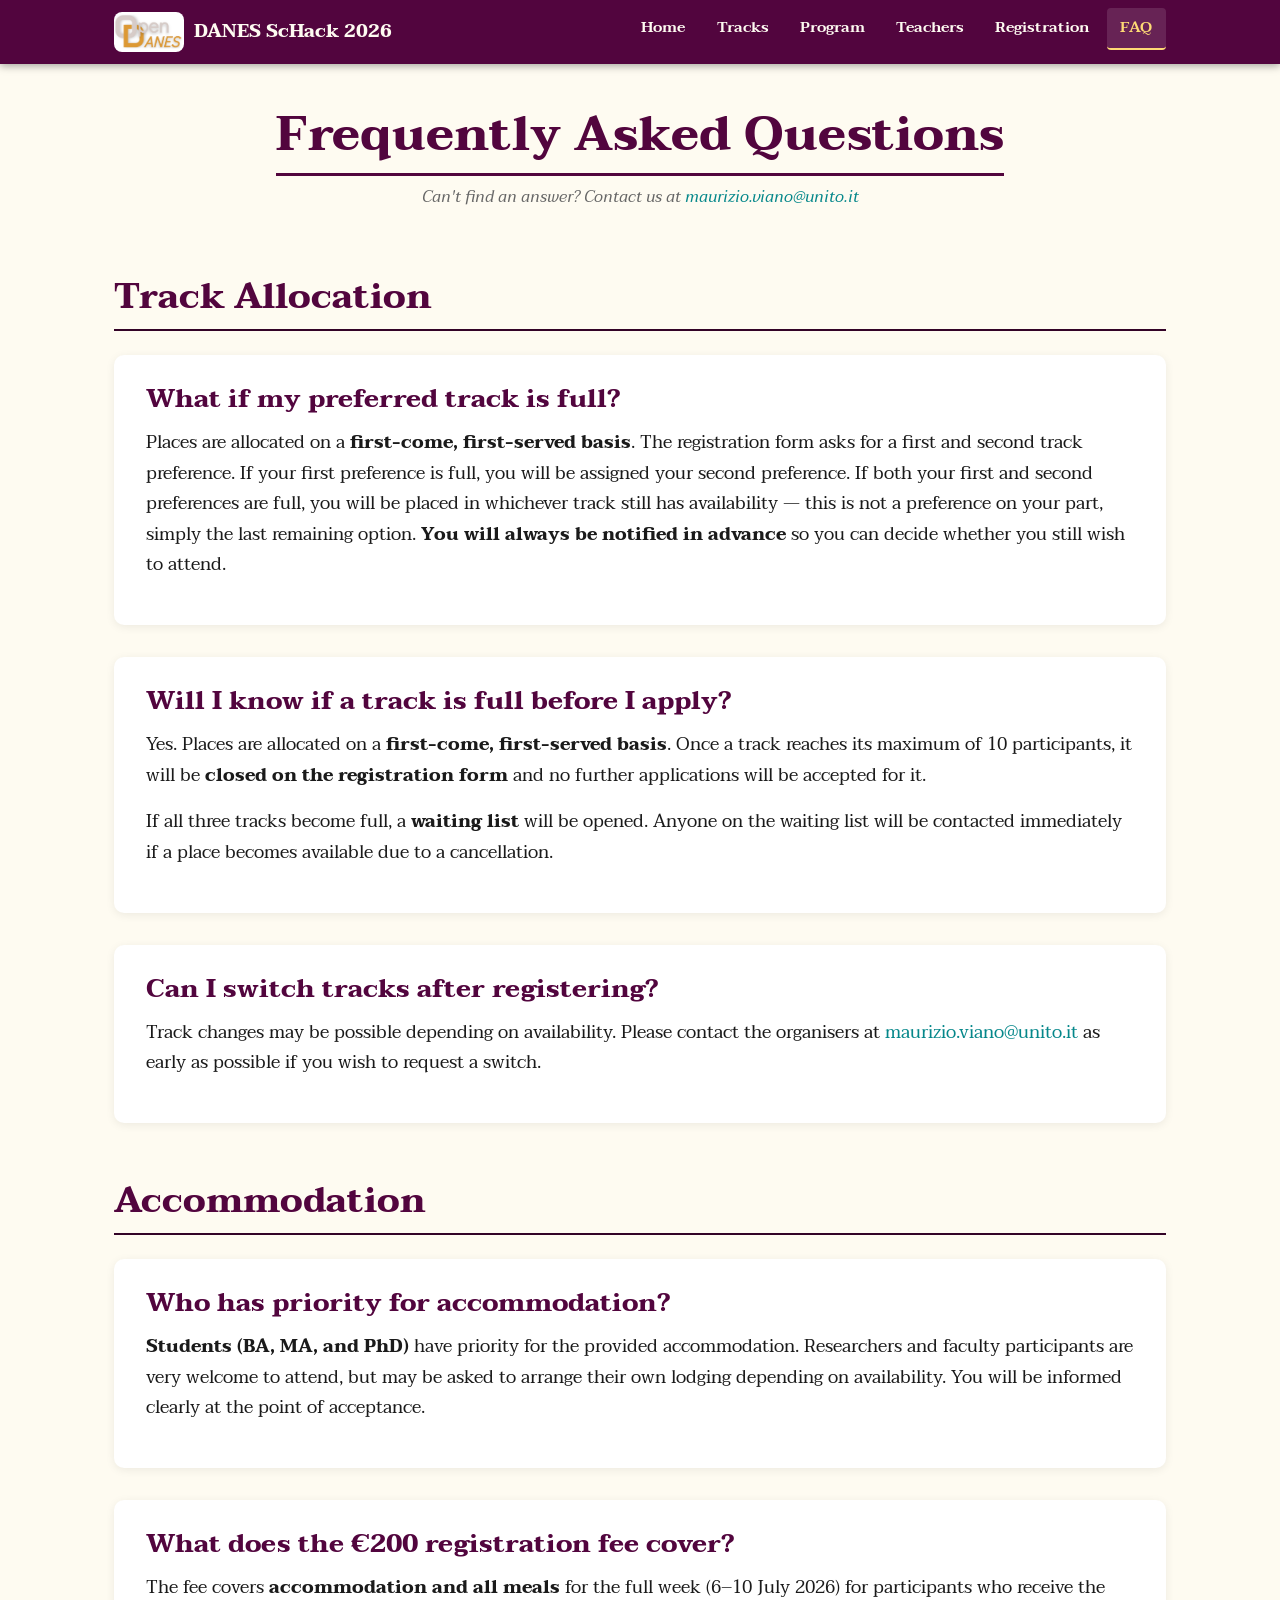
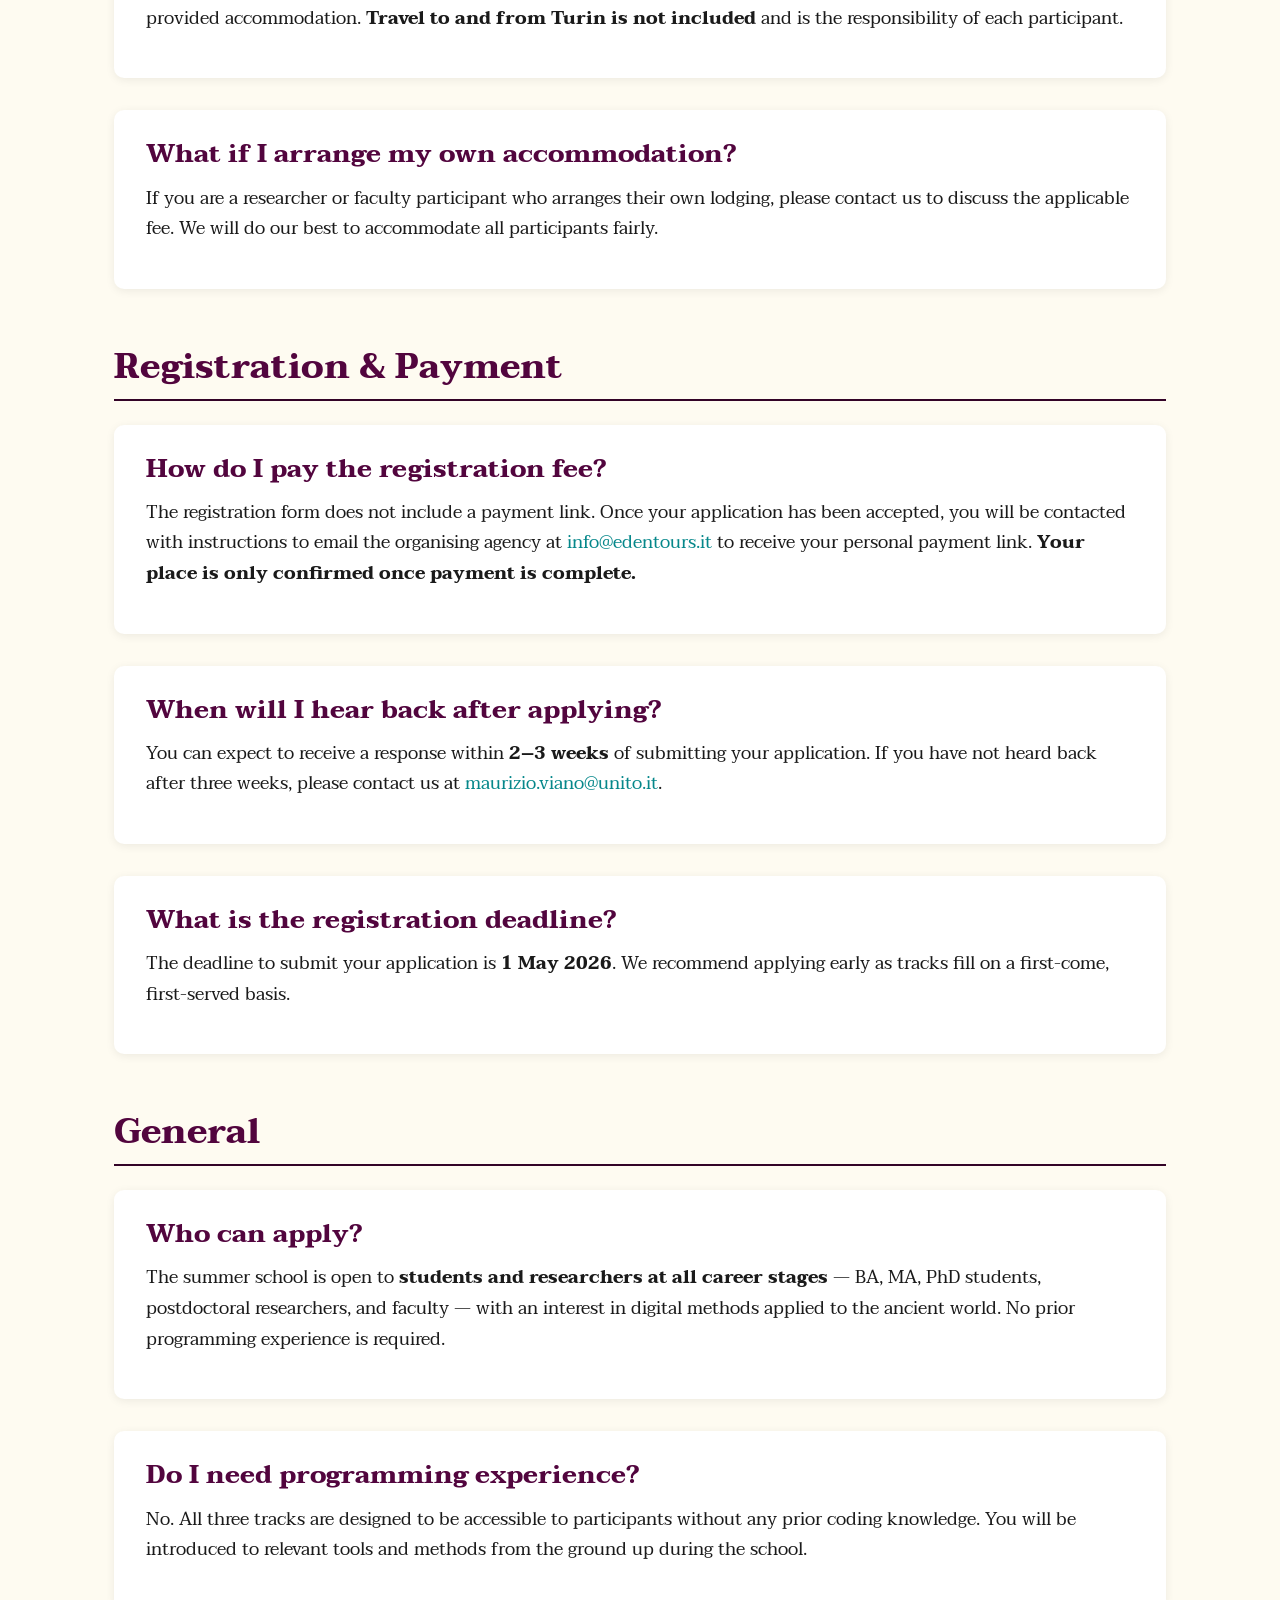
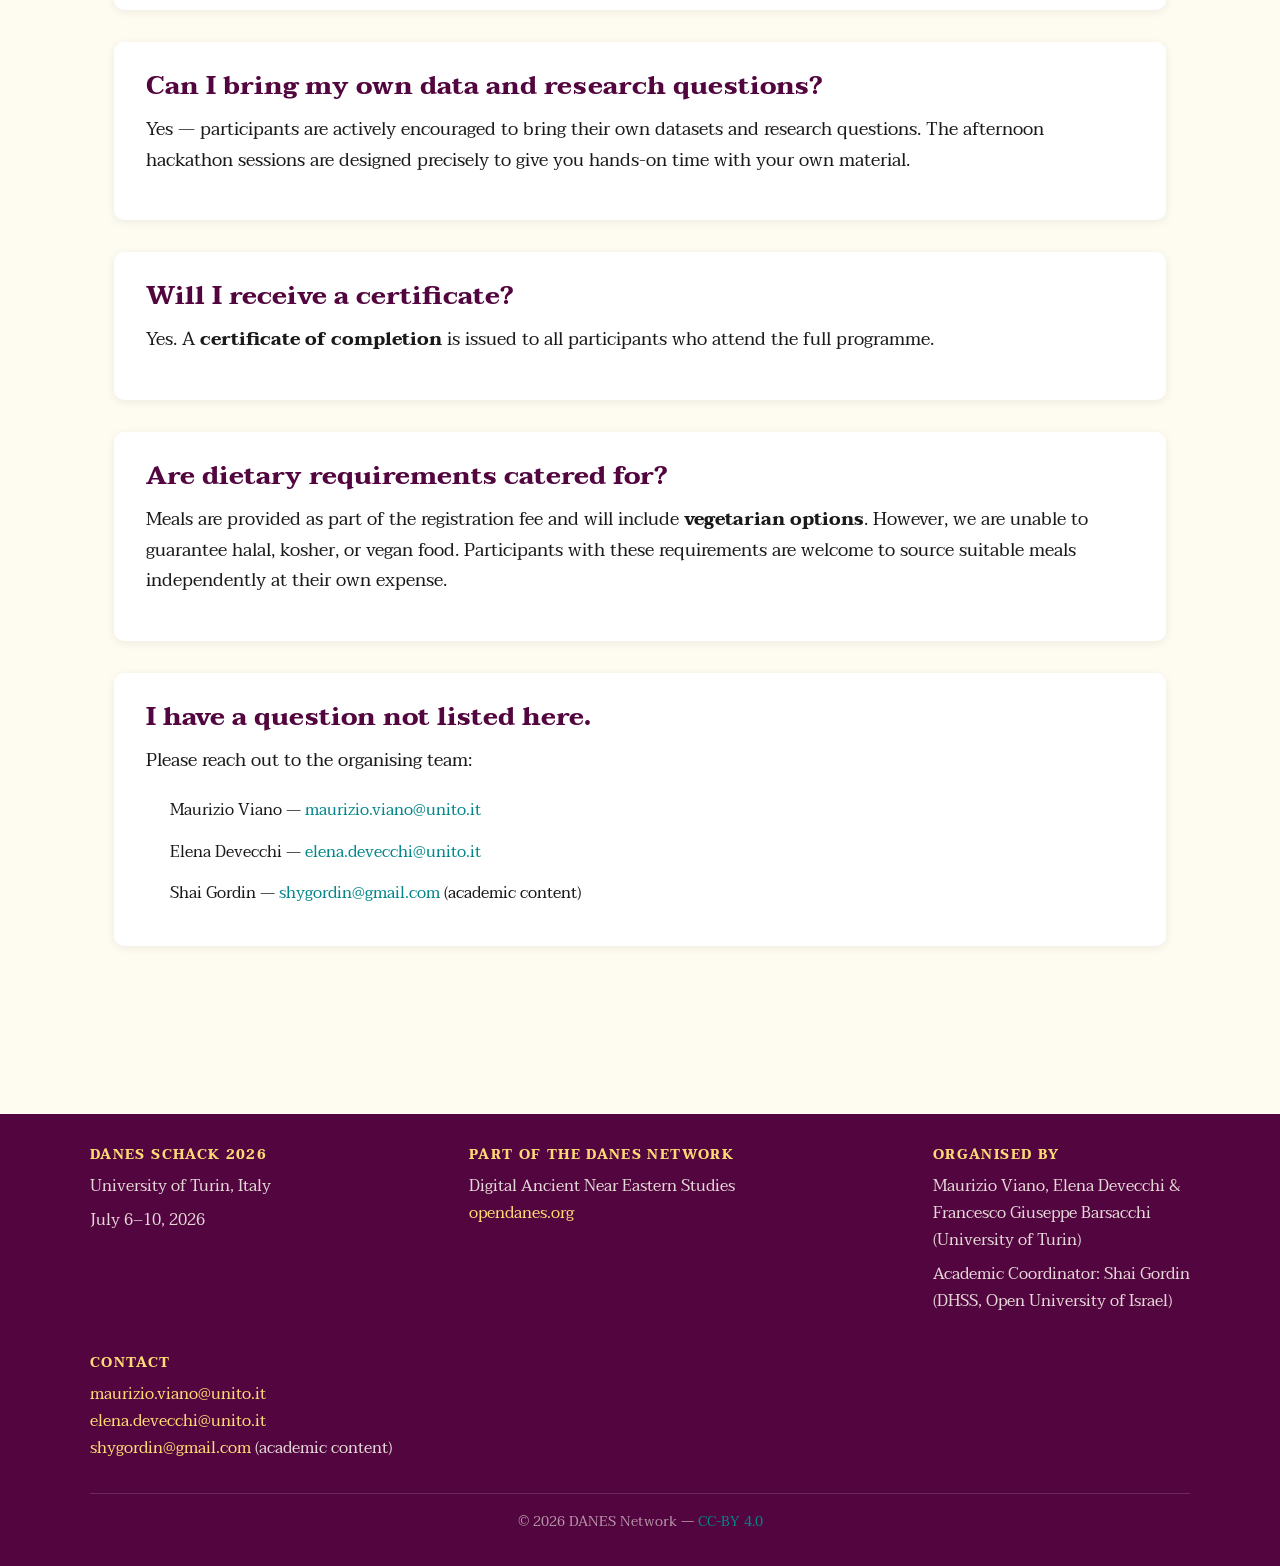
==== commit 11596748: "Add FAQ entry on dietary requirements Co-Authored-By: Claude Sonnet 4.6 <noreply@anthropic.com>" ====
--- a/faq.html
+++ b/faq.html
@@ -194,6 +194,16 @@
       </div>
 
       <div class="reg-info">
+        <h3>Are dietary requirements catered for?</h3>
+        <p>
+          Meals are provided as part of the registration fee and will include
+          <strong>vegetarian options</strong>. However, we are unable to guarantee
+          halal, kosher, or vegan food. Participants with these requirements are
+          welcome to source suitable meals independently at their own expense.
+        </p>
+      </div>
+
+      <div class="reg-info">
         <h3>I have a question not listed here.</h3>
         <p>
           Please reach out to the organising team:
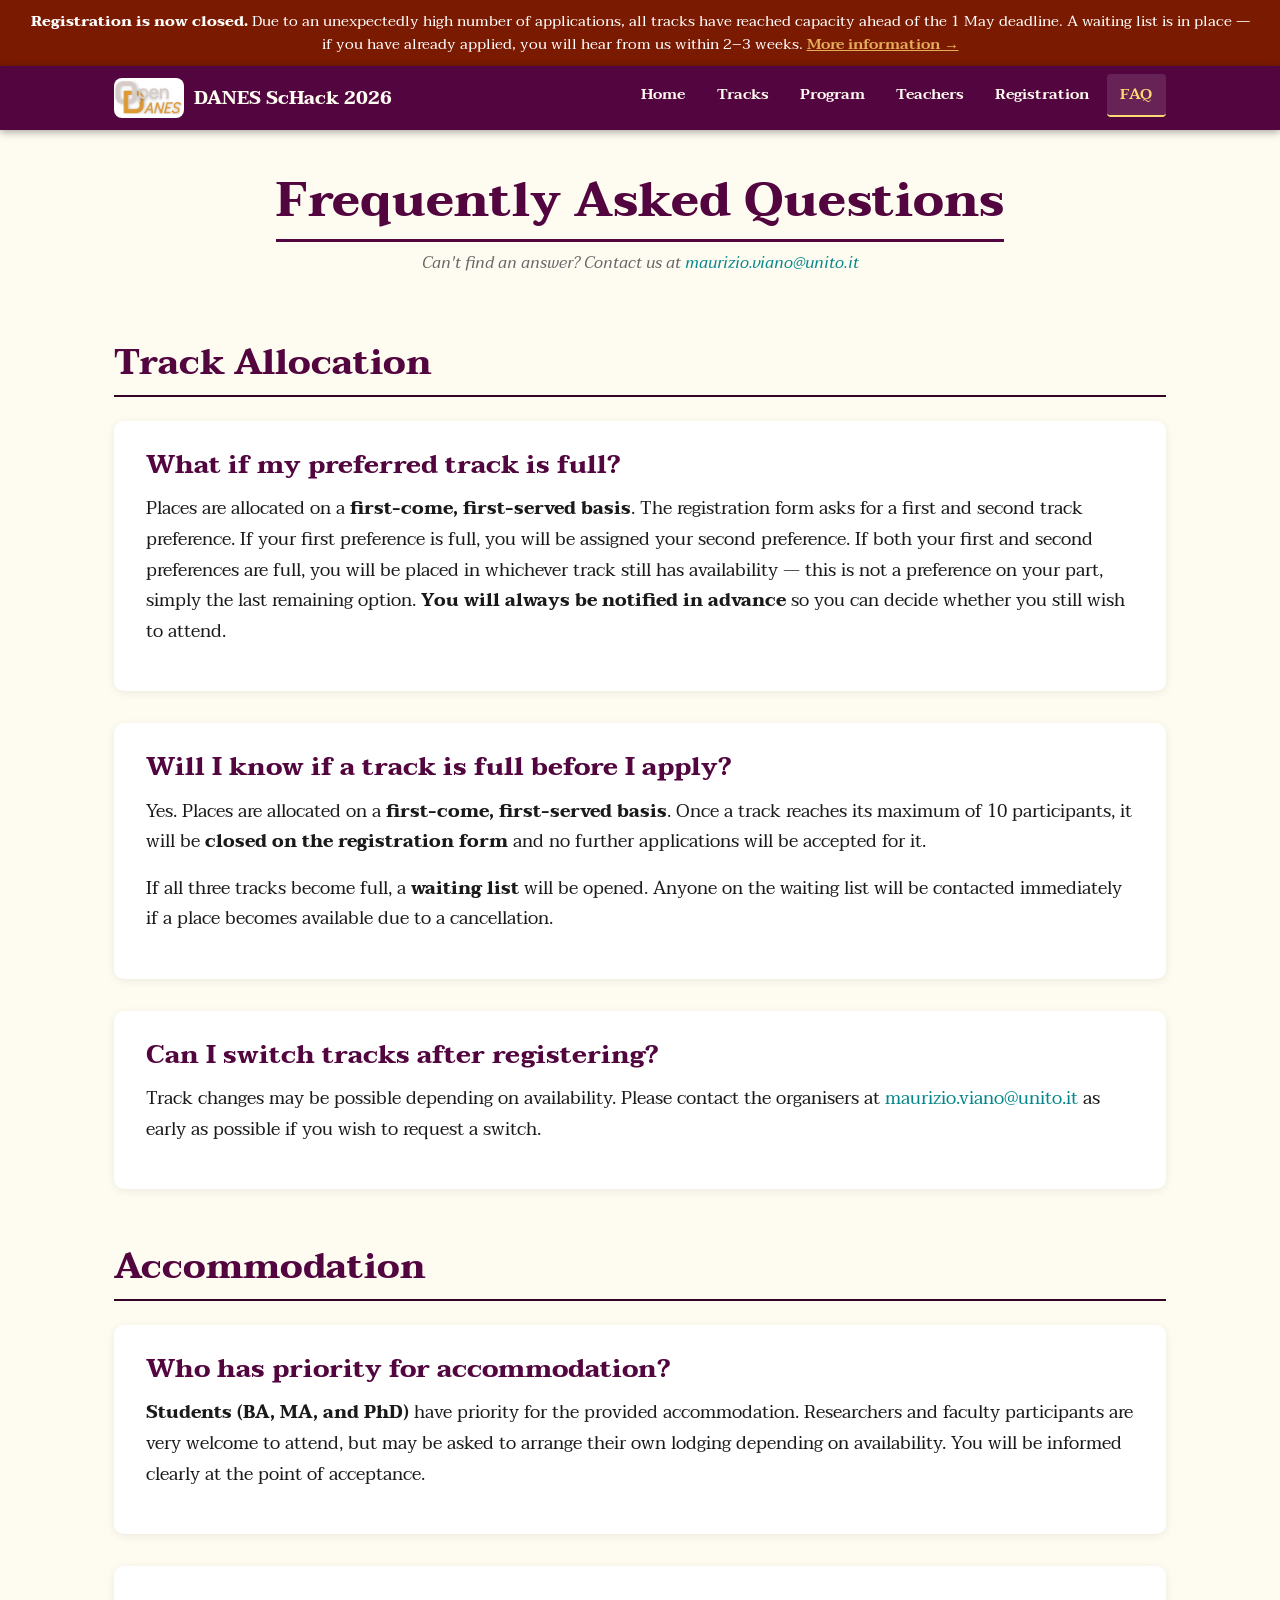
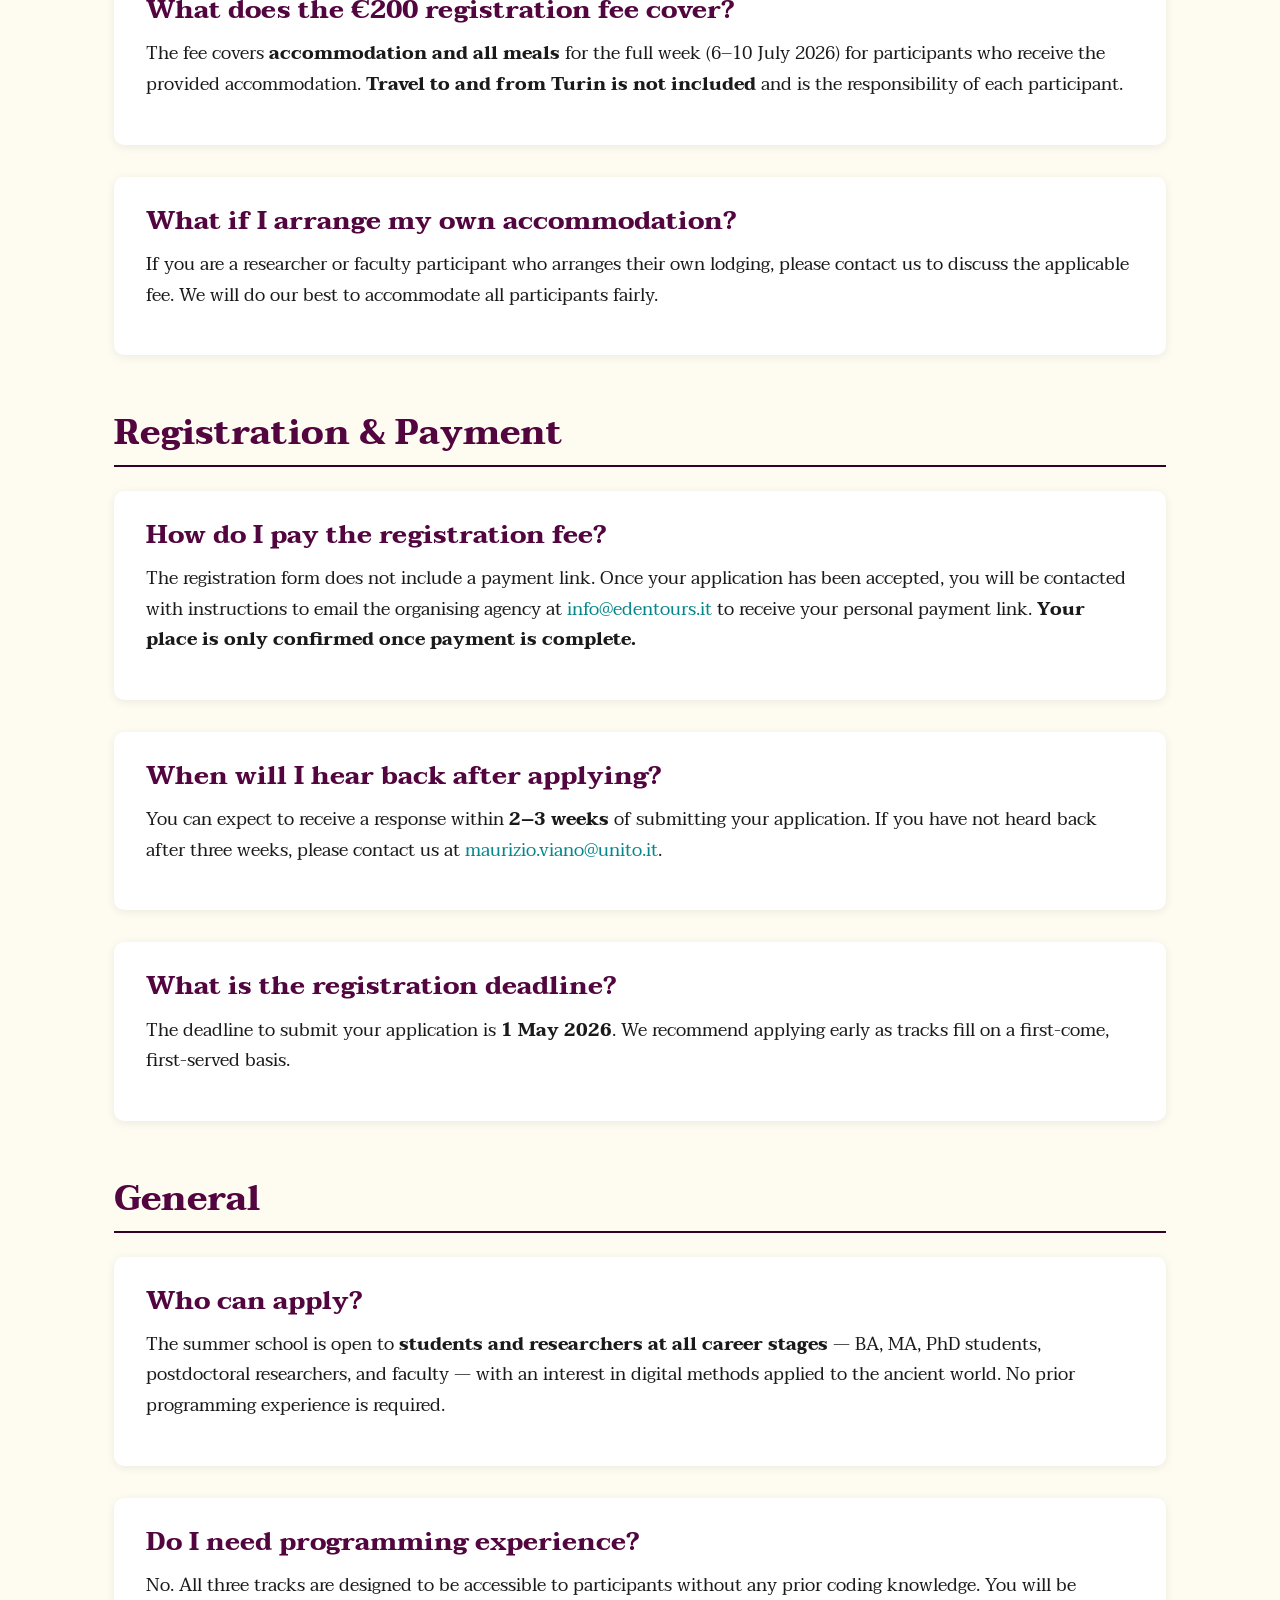
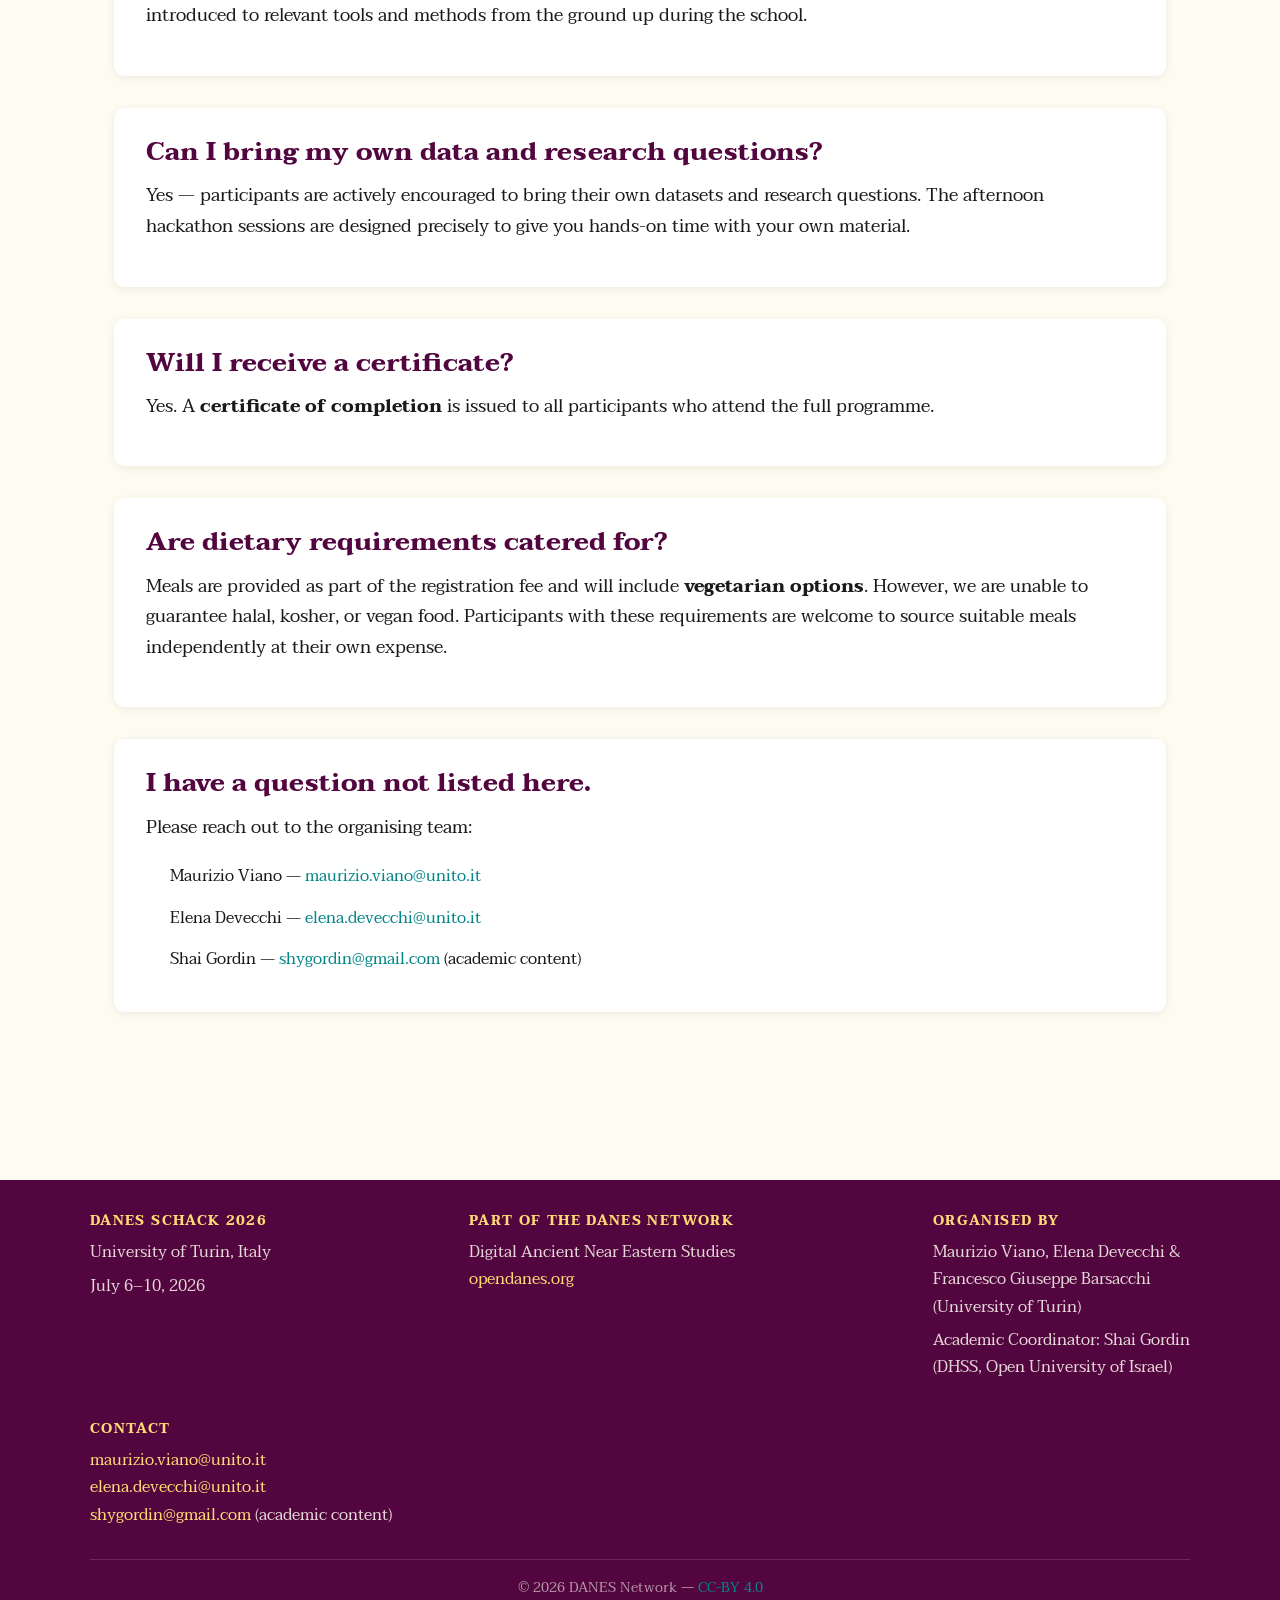
==== commit 952034f6: "Add registration closed banner and notice across all pages Co-Authored-By: Claude Sonnet 4.6 <norepl" ====
--- a/faq.html
+++ b/faq.html
@@ -9,6 +9,14 @@
   <link href="https://fonts.googleapis.com/css2?family=Taviraj:ital,wght@0,400;0,600;0,700;1,400&family=Source+Code+Pro:wght@400;600&display=swap" rel="stylesheet">
 </head>
 <body>
+
+  <!-- Registration closed banner -->
+  <div class="reg-closed-banner" role="alert">
+    <strong>Registration is now closed.</strong>
+    Due to an unexpectedly high number of applications, all tracks have reached capacity ahead of the 1 May deadline.
+    A waiting list is in place — if you have already applied, you will hear from us within 2–3 weeks.
+    <a href="registration.html">More information &rarr;</a>
+  </div>
 
   <!-- Navigation -->
   <header class="site-header">
--- a/styles.css
+++ b/styles.css
@@ -106,6 +106,24 @@
 
 /* 4. Navigation
    ---------------------------------------------------------------- */
+
+/* Registration-closed sitewide banner */
+.reg-closed-banner {
+  background: #7a1a00;
+  color: #fff;
+  text-align: center;
+  padding: 0.65rem 1.5rem;
+  font-size: 0.95rem;
+  line-height: 1.5;
+  width: 100%;
+  z-index: 1100;
+}
+.reg-closed-banner a {
+  color: var(--contrast-secondary);
+  font-weight: 600;
+  text-decoration: underline;
+}
+
 .site-header {
   background-color: var(--primary);
   position: sticky;
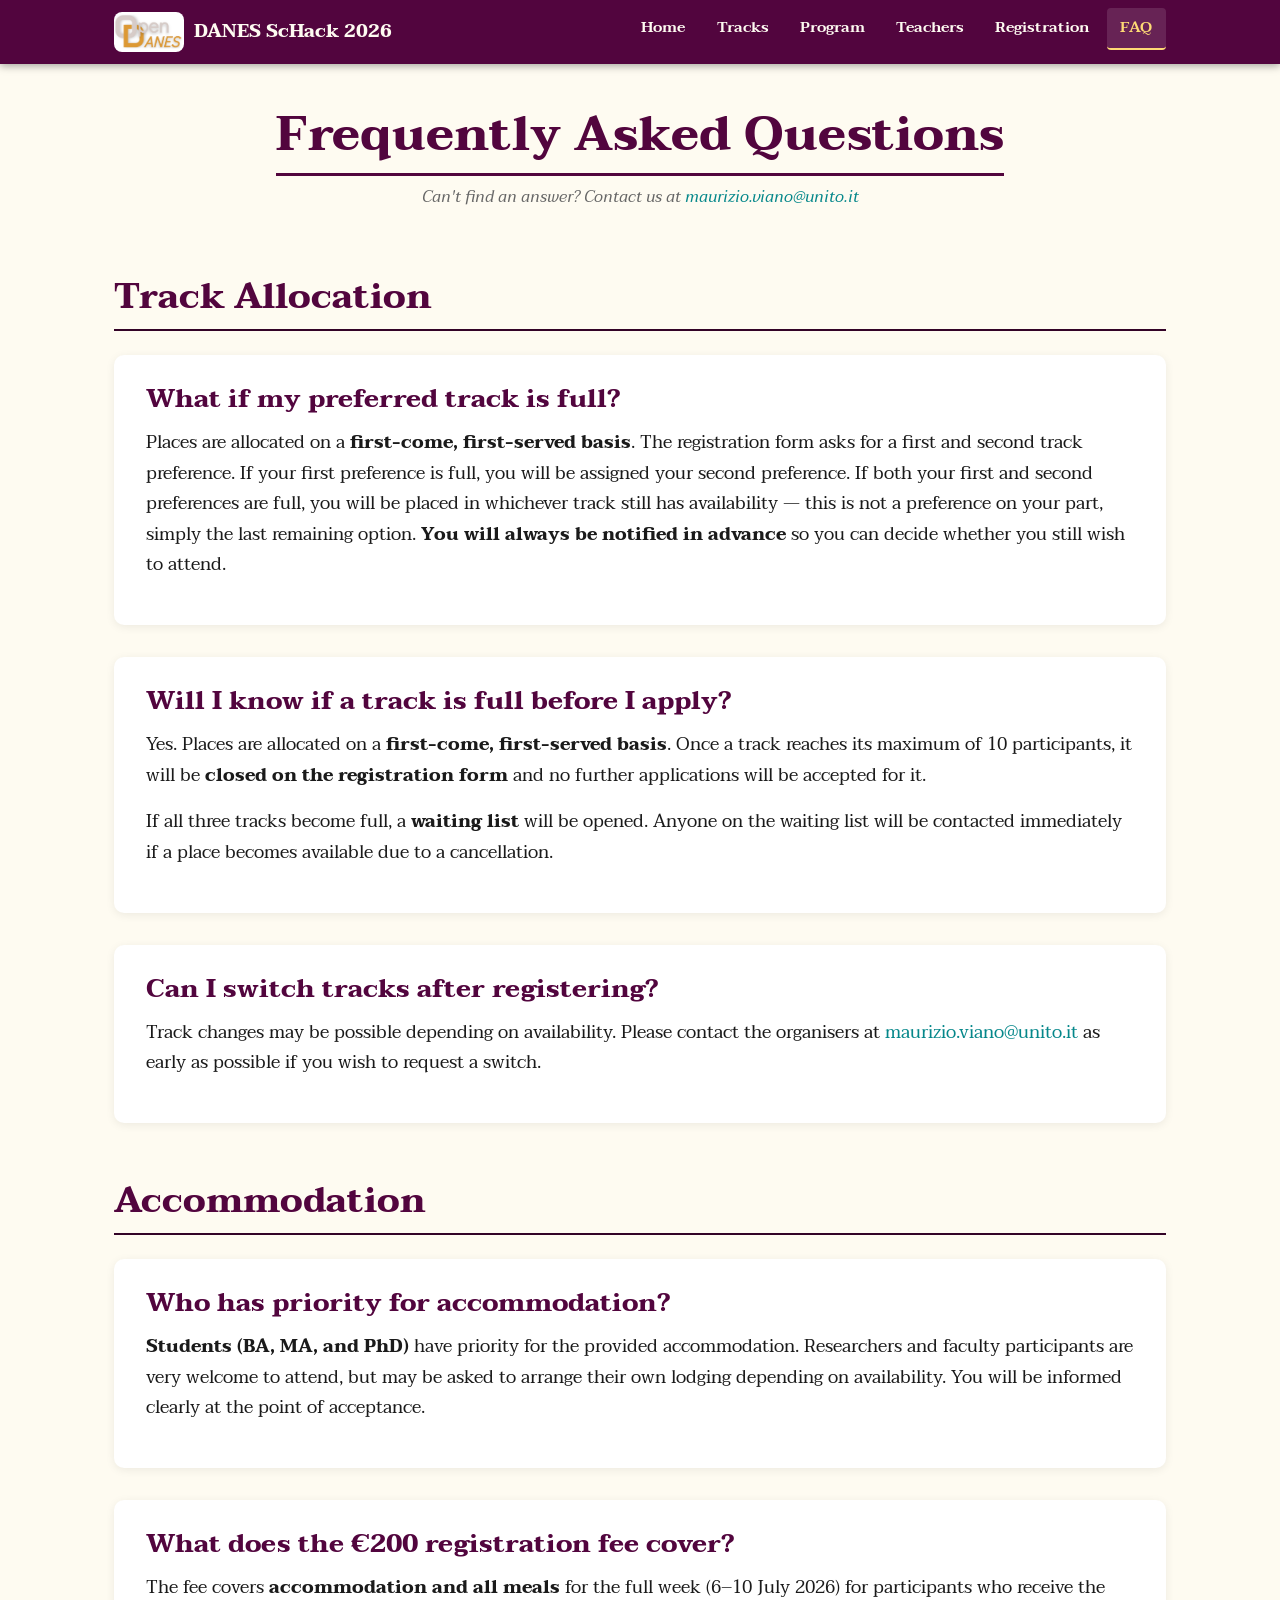
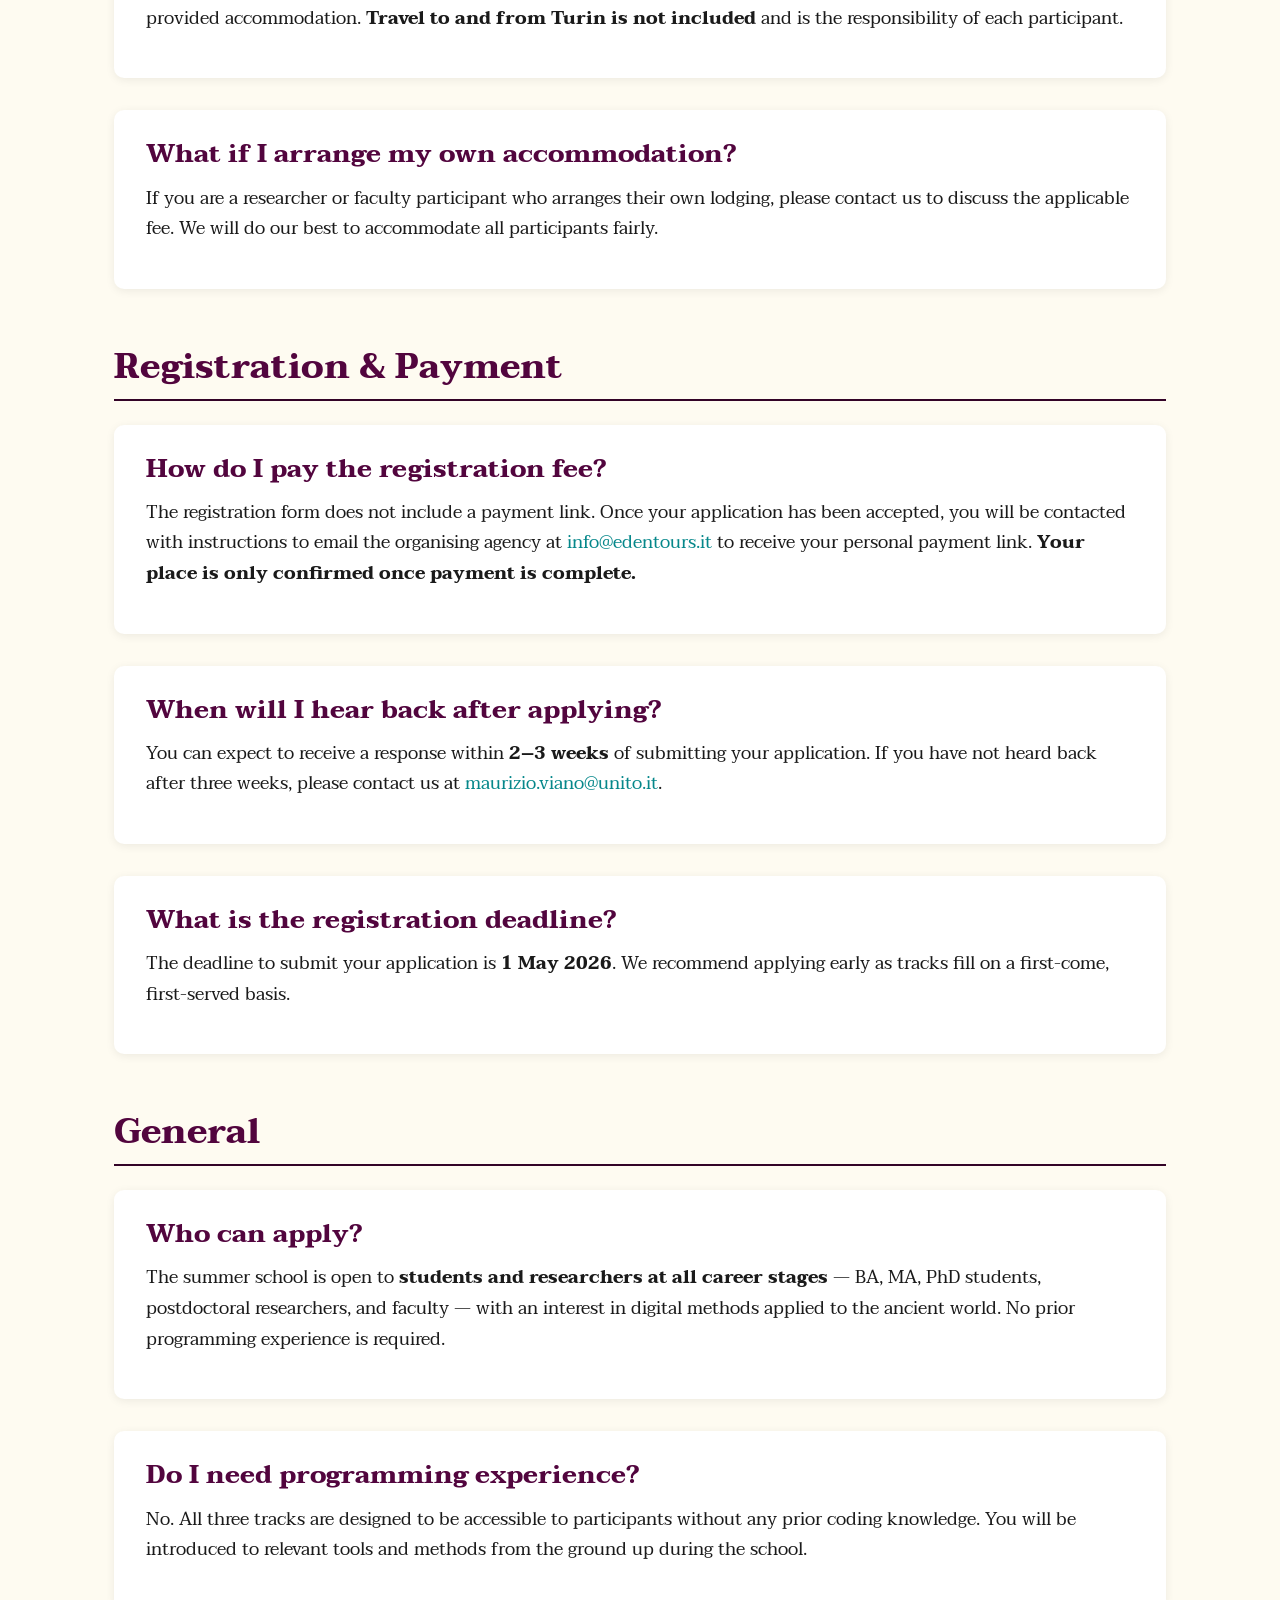
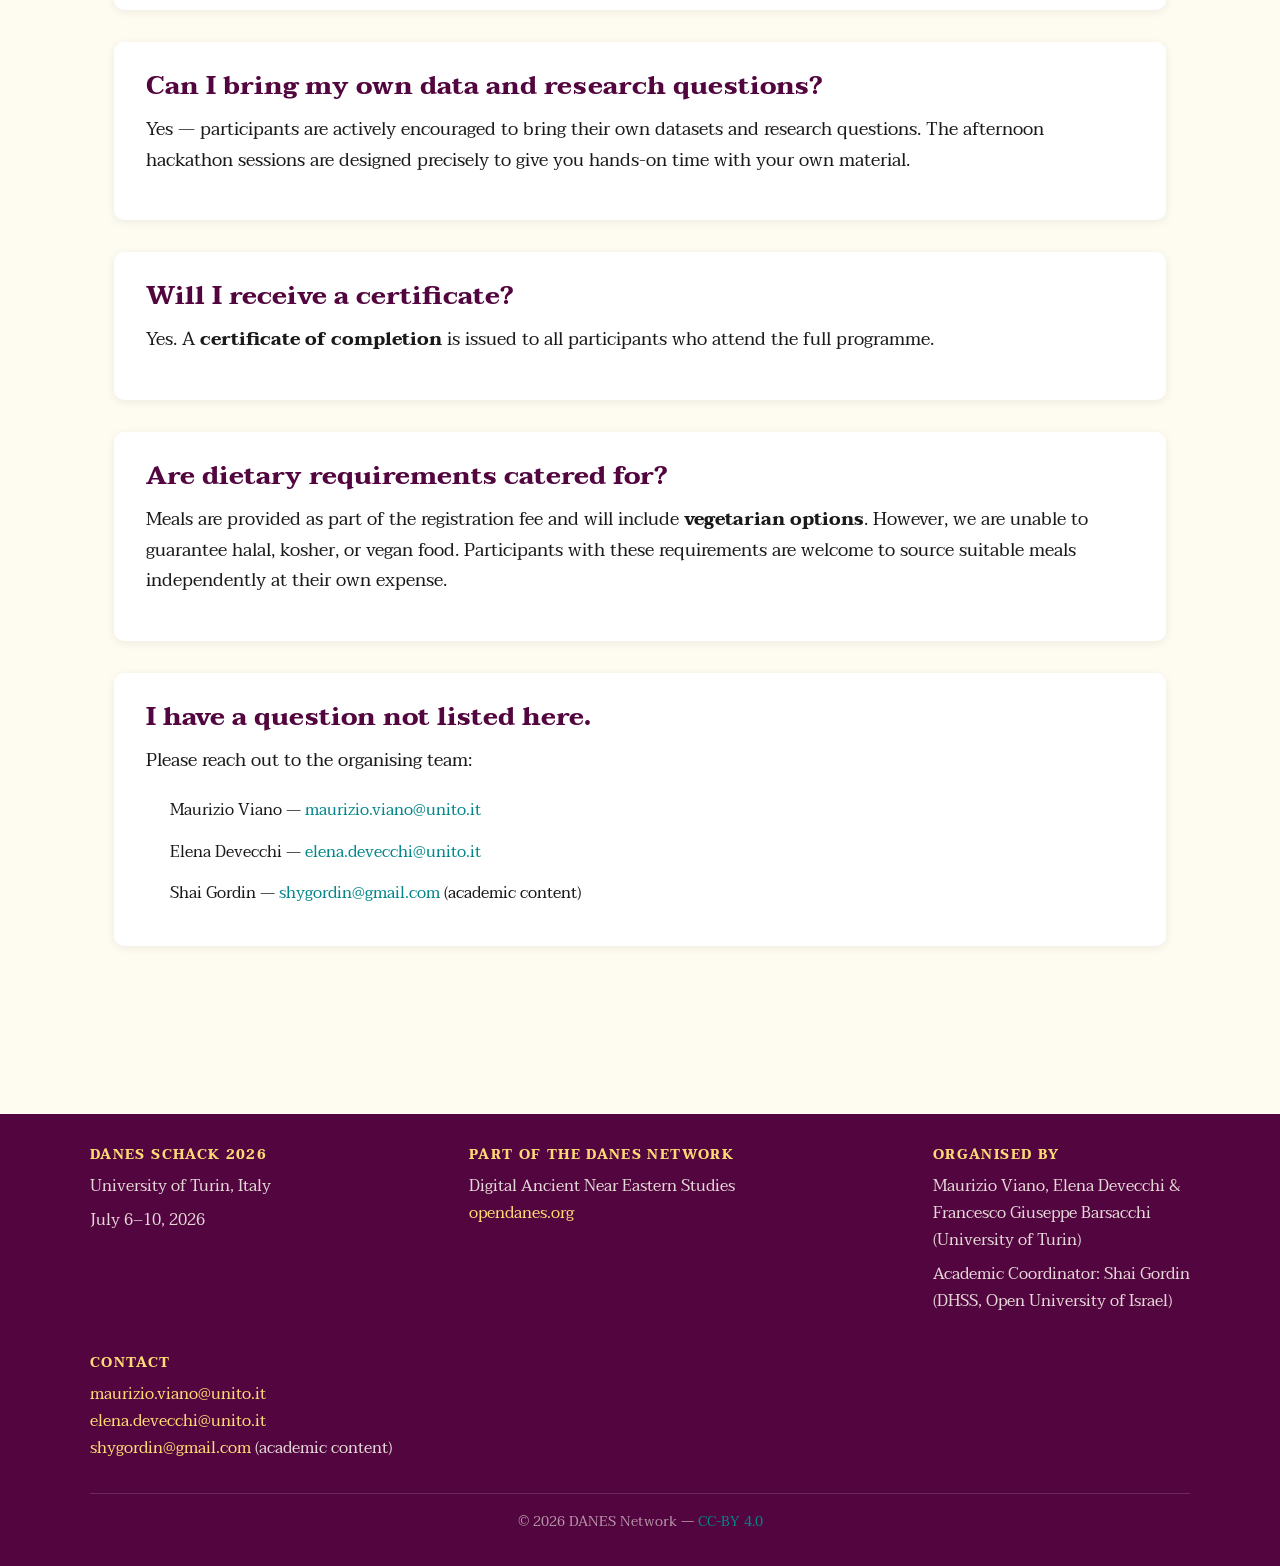
==== commit 39752b8a: "Update program with venue info, evening events, and welcome flyer - Remove registration closed banne" ====
--- a/faq.html
+++ b/faq.html
@@ -9,14 +9,6 @@
   <link href="https://fonts.googleapis.com/css2?family=Taviraj:ital,wght@0,400;0,600;0,700;1,400&family=Source+Code+Pro:wght@400;600&display=swap" rel="stylesheet">
 </head>
 <body>
-
-  <!-- Registration closed banner -->
-  <div class="reg-closed-banner" role="alert">
-    <strong>Registration is now closed.</strong>
-    Due to an unexpectedly high number of applications, all tracks have reached capacity ahead of the 1 May deadline.
-    A waiting list is in place — if you have already applied, you will hear from us within 2–3 weeks.
-    <a href="registration.html">More information &rarr;</a>
-  </div>
 
   <!-- Navigation -->
   <header class="site-header">
